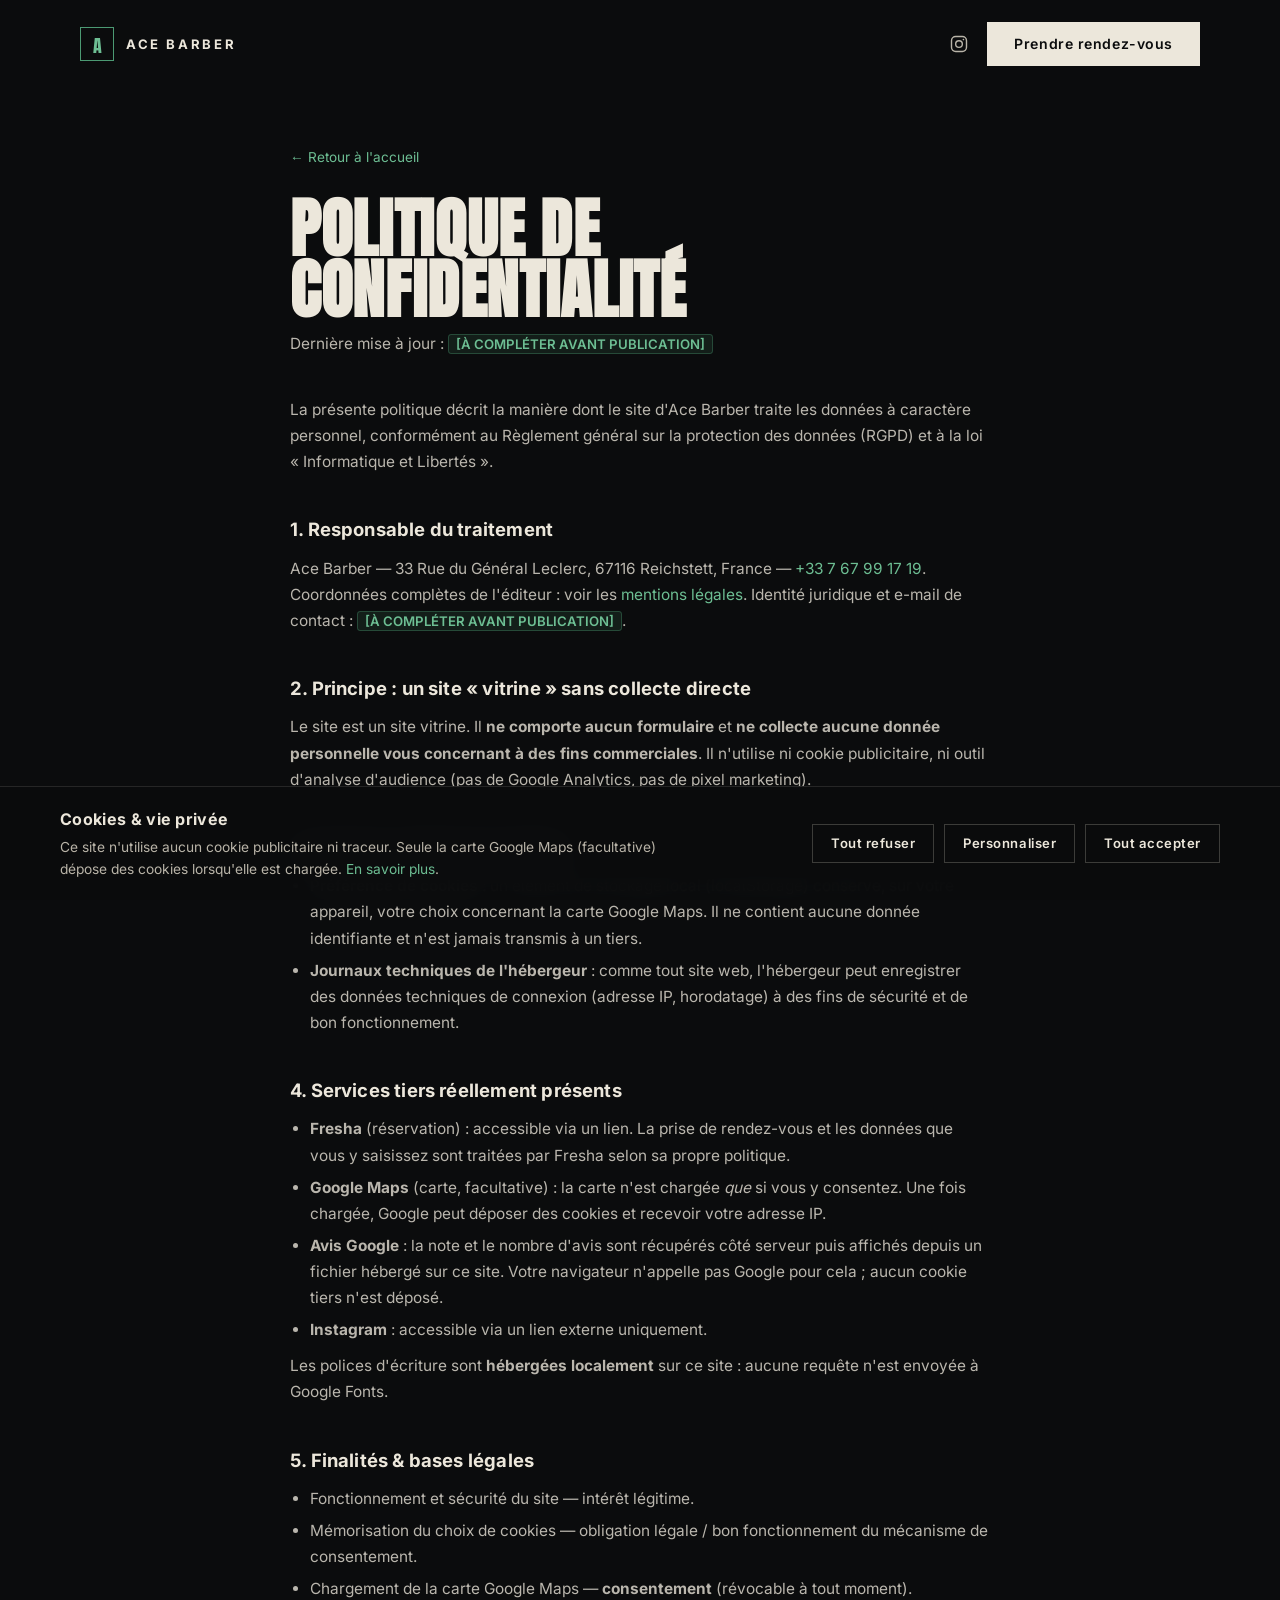
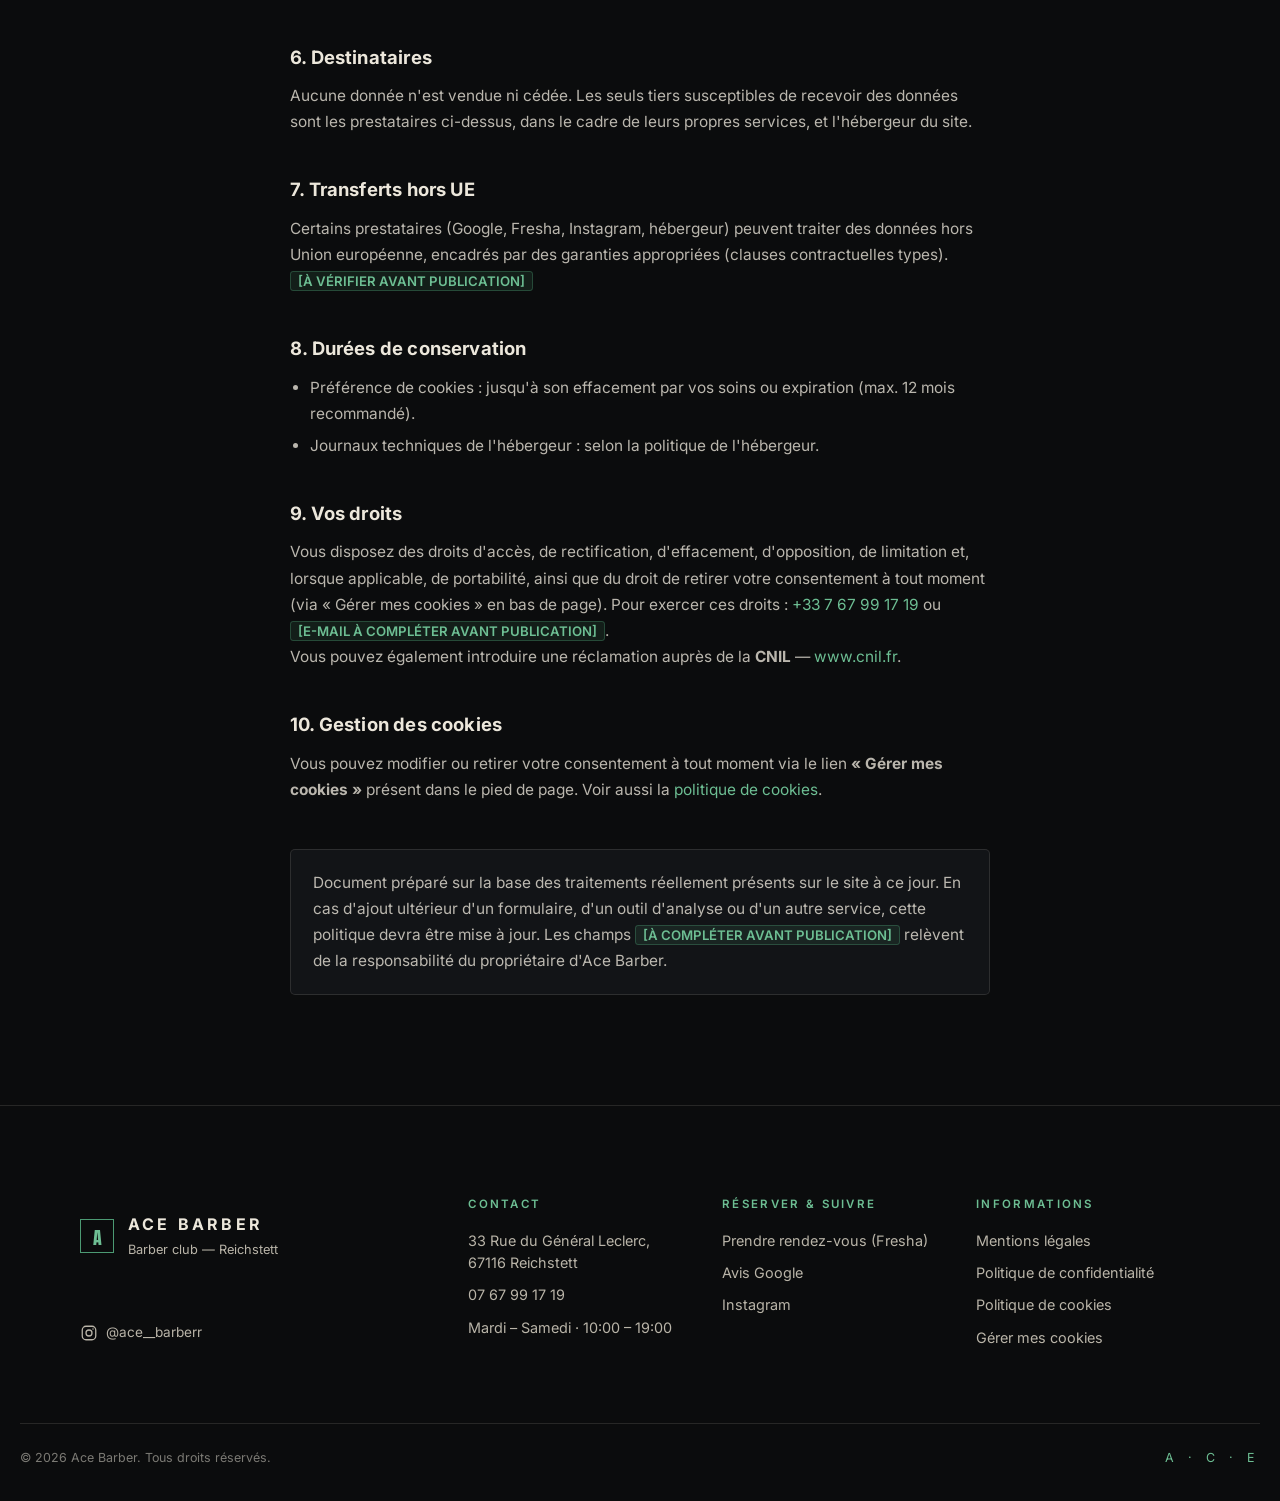
==== confidentialite.html @ df8d147b "Finalisation: Instagram, avis Google dynamiques, RGPD/cookies, pages légales Aucune refonte ; identi" ====
<!doctype html>
<html lang="fr">
<head>
  <meta charset="utf-8" />
  <meta name="viewport" content="width=device-width, initial-scale=1" />
  <title>Politique de confidentialité — Ace Barber</title>
  <meta name="description" content="Politique de confidentialité du site Ace Barber : données, finalités, droits RGPD." />
  <meta name="robots" content="noindex" />
  <meta name="theme-color" content="#0B0C0D" />
  <link rel="icon" href="data:image/svg+xml,%3Csvg xmlns='http://www.w3.org/2000/svg' viewBox='0 0 100 100'%3E%3Crect width='100' height='100' rx='20' fill='%230B0C0D'/%3E%3Ctext x='50' y='72' font-family='Arial Black,Impact,sans-serif' font-size='66' font-weight='900' fill='%234C9A73' text-anchor='middle'%3EA%3C/text%3E%3C/svg%3E" />
  <link rel="preload" as="font" type="font/woff2" href="assets/fonts/anton-latin.woff2" crossorigin />
  <link rel="preload" as="font" type="font/woff2" href="assets/fonts/inter-400-latin.woff2" crossorigin />
  <link rel="stylesheet" href="assets/css/style.css" />
</head>
<body>
  <a class="skip-link" href="#contenu">Aller au contenu</a>

  <header class="nav is-scrolled" data-nav>
    <div class="nav__row">
      <a class="brand" href="index.html" aria-label="Ace Barber — accueil">
        <span class="brand__mark">A</span>
        <span class="brand__word">ACE BARBER</span>
      </a>
      <div class="nav__end">
        <a class="nav__ig" href="https://www.instagram.com/ace__barberr/" target="_blank" rel="noopener noreferrer" aria-label="Instagram d'Ace Barber (nouvel onglet)">
          <svg viewBox="0 0 24 24" width="20" height="20" fill="none" stroke="currentColor" stroke-width="1.7" aria-hidden="true"><rect x="3" y="3" width="18" height="18" rx="5"/><circle cx="12" cy="12" r="4"/><circle cx="17.3" cy="6.7" r="1" fill="currentColor" stroke="none"/></svg>
        </a>
        <a class="btn btn--solid" data-booking-link href="#" target="_blank" rel="noopener">Prendre rendez-vous</a>
      </div>
    </div>
  </header>

  <main id="contenu" class="legal">
    <div class="wrap legal__wrap">
      <a class="legal__back" href="index.html">← Retour à l'accueil</a>
      <h1>Politique de confidentialité</h1>
      <p class="legal__updated">Dernière mise à jour : <span class="todo">[À COMPLÉTER AVANT PUBLICATION]</span></p>

      <p>La présente politique décrit la manière dont le site d'Ace Barber traite les données à caractère personnel, conformément au Règlement général sur la protection des données (RGPD) et à la loi « Informatique et Libertés ».</p>

      <h2>1. Responsable du traitement</h2>
      <p>Ace Barber — 33 Rue du Général Leclerc, 67116 Reichstett, France — <a href="tel:+33767991719">+33 7 67 99 17 19</a>. Coordonnées complètes de l'éditeur : voir les <a href="mentions-legales.html">mentions légales</a>. Identité juridique et e-mail de contact : <span class="todo">[À COMPLÉTER AVANT PUBLICATION]</span>.</p>

      <h2>2. Principe : un site « vitrine » sans collecte directe</h2>
      <p>Le site est un site vitrine. Il <strong>ne comporte aucun formulaire</strong> et <strong>ne collecte aucune donnée personnelle vous concernant à des fins commerciales</strong>. Il n'utilise ni cookie publicitaire, ni outil d'analyse d'audience (pas de Google Analytics, pas de pixel marketing).</p>

      <h2>3. Données réellement traitées</h2>
      <ul>
        <li><strong>Préférence de cookies</strong> : un élément de stockage local (localStorage) conserve, sur votre appareil, votre choix concernant la carte Google Maps. Il ne contient aucune donnée identifiante et n'est jamais transmis à un tiers.</li>
        <li><strong>Journaux techniques de l'hébergeur</strong> : comme tout site web, l'hébergeur peut enregistrer des données techniques de connexion (adresse IP, horodatage) à des fins de sécurité et de bon fonctionnement.</li>
      </ul>

      <h2>4. Services tiers réellement présents</h2>
      <ul>
        <li><strong>Fresha</strong> (réservation) : accessible via un lien. La prise de rendez-vous et les données que vous y saisissez sont traitées par Fresha selon sa propre politique.</li>
        <li><strong>Google Maps</strong> (carte, facultative) : la carte n'est chargée <em>que</em> si vous y consentez. Une fois chargée, Google peut déposer des cookies et recevoir votre adresse IP.</li>
        <li><strong>Avis Google</strong> : la note et le nombre d'avis sont récupérés côté serveur puis affichés depuis un fichier hébergé sur ce site. Votre navigateur n'appelle pas Google pour cela ; aucun cookie tiers n'est déposé.</li>
        <li><strong>Instagram</strong> : accessible via un lien externe uniquement.</li>
      </ul>
      <p>Les polices d'écriture sont <strong>hébergées localement</strong> sur ce site : aucune requête n'est envoyée à Google Fonts.</p>

      <h2>5. Finalités &amp; bases légales</h2>
      <ul>
        <li>Fonctionnement et sécurité du site — intérêt légitime.</li>
        <li>Mémorisation du choix de cookies — obligation légale / bon fonctionnement du mécanisme de consentement.</li>
        <li>Chargement de la carte Google Maps — <strong>consentement</strong> (révocable à tout moment).</li>
      </ul>

      <h2>6. Destinataires</h2>
      <p>Aucune donnée n'est vendue ni cédée. Les seuls tiers susceptibles de recevoir des données sont les prestataires ci-dessus, dans le cadre de leurs propres services, et l'hébergeur du site.</p>

      <h2>7. Transferts hors UE</h2>
      <p>Certains prestataires (Google, Fresha, Instagram, hébergeur) peuvent traiter des données hors Union européenne, encadrés par des garanties appropriées (clauses contractuelles types). <span class="todo">[À VÉRIFIER AVANT PUBLICATION]</span></p>

      <h2>8. Durées de conservation</h2>
      <ul>
        <li>Préférence de cookies : jusqu'à son effacement par vos soins ou expiration (max. 12 mois recommandé).</li>
        <li>Journaux techniques de l'hébergeur : selon la politique de l'hébergeur.</li>
      </ul>

      <h2>9. Vos droits</h2>
      <p>Vous disposez des droits d'accès, de rectification, d'effacement, d'opposition, de limitation et, lorsque applicable, de portabilité, ainsi que du droit de retirer votre consentement à tout moment (via « Gérer mes cookies » en bas de page). Pour exercer ces droits : <a href="tel:+33767991719">+33 7 67 99 17 19</a> ou <span class="todo">[E-MAIL À COMPLÉTER AVANT PUBLICATION]</span>.</p>
      <p>Vous pouvez également introduire une réclamation auprès de la <strong>CNIL</strong> — <a href="https://www.cnil.fr" target="_blank" rel="noopener noreferrer">www.cnil.fr</a>.</p>

      <h2>10. Gestion des cookies</h2>
      <p>Vous pouvez modifier ou retirer votre consentement à tout moment via le lien <strong>« Gérer mes cookies »</strong> présent dans le pied de page. Voir aussi la <a href="cookies.html">politique de cookies</a>.</p>

      <p class="legal__note">Document préparé sur la base des traitements réellement présents sur le site à ce jour. En cas d'ajout ultérieur d'un formulaire, d'un outil d'analyse ou d'un autre service, cette politique devra être mise à jour. Les champs <span class="todo">[À COMPLÉTER AVANT PUBLICATION]</span> relèvent de la responsabilité du propriétaire d'Ace Barber.</p>
    </div>
  </main>

  <footer class="foot" data-legal-footer></footer>

  <div class="cookie" data-cookie-banner hidden role="dialog" aria-modal="false" aria-label="Gestion des cookies">
    <div class="cookie__inner">
      <div class="cookie__text">
        <h3>Cookies &amp; vie privée</h3>
        <p>Ce site n'utilise aucun cookie publicitaire ni traceur. Seule la carte Google Maps (facultative) dépose des cookies lorsqu'elle est chargée. <a href="cookies.html">En savoir plus</a>.</p>
      </div>
      <div class="cookie__actions">
        <button type="button" class="btn btn--line" data-cookie="reject">Tout refuser</button>
        <button type="button" class="btn btn--line" data-cookie="customize">Personnaliser</button>
        <button type="button" class="btn btn--line" data-cookie="accept">Tout accepter</button>
      </div>
    </div>
  </div>

  <div class="cookie-modal" data-cookie-modal hidden role="dialog" aria-modal="true" aria-labelledby="cm-title">
    <div class="cookie-modal__backdrop" data-cookie-close></div>
    <div class="cookie-modal__panel">
      <div class="cookie-modal__head">
        <h3 id="cm-title">Préférences de cookies</h3>
        <button type="button" class="cookie-modal__x" data-cookie-close aria-label="Fermer">&times;</button>
      </div>
      <div class="cookie-modal__body">
        <div class="cookie-cat">
          <div class="cookie-cat__row"><span class="cookie-cat__name">Strictement nécessaires</span><span class="cookie-cat__always">Toujours actifs</span></div>
          <p>Mémorisation de votre choix de cookies. Indispensables au fonctionnement du site, aucun traceur.</p>
        </div>
        <div class="cookie-cat">
          <label class="cookie-cat__row"><span class="cookie-cat__name">Carte Google Maps</span><input type="checkbox" data-cookie-cat="maps" /><span class="cookie-switch" aria-hidden="true"></span></label>
          <p>Affiche la carte interactive. Google peut déposer des cookies. Désactivé par défaut.</p>
        </div>
      </div>
      <div class="cookie-modal__foot">
        <button type="button" class="btn btn--line" data-cookie="reject">Tout refuser</button>
        <button type="button" class="btn btn--solid" data-cookie="save">Enregistrer mes choix</button>
      </div>
    </div>
  </div>

  <script src="assets/js/main.js" defer></script>
</body>
</html>
---- assets/css/style.css ----
/* =====================================================================
   ACE BARBER — "The Ace Experience"
   Refonte éditoriale : graphite profond + ivoire chaud + vert émeraude
   (couleur signature dérivée du mur végétal réel du salon).
   ===================================================================== */

/* Polices auto-hébergées (aucune requête vers Google Fonts -> RGPD + perf) */
@font-face { font-family: "Anton"; font-style: normal; font-weight: 400; font-display: swap;
  src: url("../fonts/anton-latin.woff2") format("woff2"); }
@font-face { font-family: "Fraunces"; font-style: italic; font-weight: 400; font-display: swap;
  src: url("../fonts/fraunces-italic-400-latin.woff2") format("woff2"); }
@font-face { font-family: "Fraunces"; font-style: italic; font-weight: 500; font-display: swap;
  src: url("../fonts/fraunces-italic-500-latin.woff2") format("woff2"); }
@font-face { font-family: "Inter"; font-style: normal; font-weight: 300; font-display: swap;
  src: url("../fonts/inter-300-latin.woff2") format("woff2"); }
@font-face { font-family: "Inter"; font-style: normal; font-weight: 400; font-display: swap;
  src: url("../fonts/inter-400-latin.woff2") format("woff2"); }
@font-face { font-family: "Inter"; font-style: normal; font-weight: 500; font-display: swap;
  src: url("../fonts/inter-500-latin.woff2") format("woff2"); }
@font-face { font-family: "Inter"; font-style: normal; font-weight: 600; font-display: swap;
  src: url("../fonts/inter-600-latin.woff2") format("woff2"); }
@font-face { font-family: "Inter"; font-style: normal; font-weight: 700; font-display: swap;
  src: url("../fonts/inter-700-latin.woff2") format("woff2"); }

:root {
  /* Palette */
  --ink: #0B0C0D;
  --graphite: #121417;
  --graphite-2: #191C20;
  --graphite-3: #21252A;
  --ivory: #ECE7DB;
  --ivory-2: #B9B4A8;
  --ivory-dim: rgba(236, 231, 219, .55);
  --ace: #4C9A73;         /* vert signature */
  --ace-bright: #6DBE93;
  --ace-deep: #0F3A2C;
  --line: rgba(236, 231, 219, .12);
  --line-strong: rgba(236, 231, 219, .22);

  /* Typo */
  --display: "Anton", "Haettenschweiler", "Arial Narrow Bold", Impact, sans-serif;
  --ui: "Inter", -apple-system, BlinkMacSystemFont, "Segoe UI", Roboto, Helvetica, Arial, sans-serif;
  --edit: "Fraunces", Georgia, serif;

  /* Layout & motion */
  --wrap: 1240px;
  --pad: clamp(20px, 5vw, 60px);
  --ease: cubic-bezier(.16, 1, .3, 1);
  --ease-io: cubic-bezier(.4, 0, .2, 1);
}

* , *::before, *::after { box-sizing: border-box; }
* { margin: 0; }
[hidden] { display: none !important; }

html { -webkit-text-size-adjust: 100%; scroll-behavior: smooth; }
html.lenis-lock, body.menu-open { overflow: hidden; }

body {
  font-family: var(--ui);
  background: var(--ink);
  color: var(--ivory);
  line-height: 1.55;
  -webkit-font-smoothing: antialiased;
  text-rendering: optimizeLegibility;
  overflow-x: hidden;
}

img { display: block; max-width: 100%; height: auto; }
a { color: inherit; text-decoration: none; }
button { font: inherit; color: inherit; background: none; border: 0; cursor: pointer; }
::selection { background: var(--ace); color: var(--ink); }

.wrap { width: 100%; max-width: var(--wrap); margin-inline: auto; padding-inline: var(--pad); }

.sr-only {
  position: absolute; width: 1px; height: 1px; padding: 0; margin: -1px;
  overflow: hidden; clip: rect(0 0 0 0); white-space: nowrap; border: 0;
}
.skip-link {
  position: fixed; left: -999px; top: 0; z-index: 300;
  background: var(--ace); color: var(--ink); padding: 12px 18px; font-weight: 600;
}
.skip-link:focus { left: 12px; top: 12px; }
:focus-visible { outline: 2px solid var(--ace-bright); outline-offset: 3px; }

/* Index labels (01 — …) */
.idx {
  display: inline-block; font-size: .74rem; letter-spacing: .28em; text-transform: uppercase;
  color: var(--ace-bright); font-weight: 600; margin-bottom: 22px;
}

/* =====================================================================
   BOUTONS
   ===================================================================== */
.btn {
  --py: 14px; --px: 26px;
  position: relative; display: inline-flex; align-items: center; justify-content: center; gap: 10px;
  padding: var(--py) var(--px); font-weight: 600; font-size: .88rem;
  letter-spacing: .04em; border: 1px solid transparent; overflow: hidden;
  transition: color .4s var(--ease), border-color .4s var(--ease), background-color .4s var(--ease), transform .5s var(--ease);
  white-space: nowrap; line-height: 1;
}
.btn--lg { --py: 18px; --px: 34px; font-size: .95rem; }
.btn--block { width: 100%; }
.btn:active { transform: scale(.98); }

.btn--solid { background: var(--ivory); color: var(--ink); }
.btn--solid::after {
  content: ""; position: absolute; inset: 0; background: var(--ace); z-index: 0;
  transform: translateY(101%); transition: transform .5s var(--ease);
}
.btn--solid span, .btn--solid { position: relative; }
.btn--solid > * { position: relative; z-index: 1; }
.btn--solid:hover { color: var(--ink); }
.btn--solid:hover::after { transform: translateY(0); }

.btn--line { border-color: var(--line-strong); color: var(--ivory); }
.btn--line:hover { border-color: var(--ace); color: var(--ace-bright); }

.btn--ghost { border-color: var(--line-strong); color: var(--ivory); }
.btn--ghost:hover { background: var(--ivory); color: var(--ink); }

/* =====================================================================
   MICRO-INTRO
   ===================================================================== */
.intro {
  position: fixed; inset: 0; z-index: 250; background: var(--ink);
  display: grid; place-items: center;
  animation: introOut .5s var(--ease) 1s forwards;
}
.intro__word {
  font-family: var(--display); font-size: clamp(3rem, 14vw, 9rem); color: var(--ivory);
  letter-spacing: .04em; opacity: 0;
  animation: introWord .8s var(--ease) .1s forwards;
}
.intro__word::after { content: ""; }
@keyframes introWord {
  0% { opacity: 0; transform: translateY(18px) scale(.98); letter-spacing: .3em; }
  100% { opacity: 1; transform: none; letter-spacing: .04em; }
}
@keyframes introOut {
  0% { clip-path: inset(0 0 0 0); opacity: 1; }
  100% { clip-path: inset(0 0 100% 0); opacity: 1; visibility: hidden; }
}
.intro.is-done { display: none; }

/* =====================================================================
   CURSEUR PERSONNALISÉ (desktop only, activé par JS)
   ===================================================================== */
.cursor {
  position: fixed; top: 0; left: 0; width: 34px; height: 34px; border-radius: 50%;
  border: 1px solid var(--ace-bright); pointer-events: none; z-index: 400;
  transform: translate3d(-100px, -100px, 0) translate(-50%, -50%);
  transition: width .3s var(--ease), height .3s var(--ease), background-color .3s var(--ease), border-color .3s var(--ease), opacity .3s;
  opacity: 0; mix-blend-mode: difference; display: none;
}
body.has-cursor .cursor { display: block; }
body.has-cursor .cursor.is-active { opacity: 1; }
body.has-cursor .cursor.is-hover { width: 56px; height: 56px; background: var(--ivory); border-color: var(--ivory); }
body.has-cursor a, body.has-cursor button, body.has-cursor .menu-line { cursor: none; }
body.has-cursor { cursor: none; }

/* =====================================================================
   NAV
   ===================================================================== */
.nav {
  position: fixed; inset: 0 0 auto 0; z-index: 120;
  padding: clamp(14px, 2vw, 22px) 0;
  transition: background-color .45s var(--ease), backdrop-filter .45s var(--ease), padding .45s var(--ease), border-color .45s var(--ease);
  border-bottom: 1px solid transparent;
}
.nav.is-scrolled {
  background: rgba(11, 12, 13, .8); backdrop-filter: saturate(140%) blur(14px);
  border-bottom-color: var(--line); padding: 12px 0;
}
.nav__row { width: 100%; max-width: var(--wrap); margin-inline: auto; padding-inline: var(--pad);
  display: flex; align-items: center; justify-content: space-between; gap: 20px; }

.brand { display: inline-flex; align-items: center; gap: 12px; }
.brand__mark {
  width: 34px; height: 34px; flex: none; display: grid; place-items: center;
  border: 1px solid var(--ace); color: var(--ace-bright);
  font-family: var(--display); font-size: 1.15rem; line-height: 1; padding-top: 2px;
}
.brand__word { font-family: var(--ui); font-weight: 700; letter-spacing: .2em; font-size: .82rem; }

.nav__links { display: flex; gap: 30px; }
.nav__links a {
  font-size: .82rem; font-weight: 500; letter-spacing: .03em; color: var(--ivory-2);
  position: relative; padding: 4px 0; transition: color .3s var(--ease);
}
.nav__links a span { color: var(--ace-bright); font-size: .68rem; margin-right: 4px; font-weight: 600; }
.nav__links a::after { content: ""; position: absolute; left: 0; bottom: -2px; height: 1px; width: 0; background: var(--ace); transition: width .4s var(--ease); }
.nav__links a:hover { color: var(--ivory); }
.nav__links a:hover::after { width: 100%; }
.nav__links a.is-current { color: var(--ivory); }
.nav__links a.is-current::after { width: 100%; background: var(--ace-bright); }

.nav__end { display: flex; align-items: center; gap: 18px; }
.link-phone { font-size: .82rem; font-weight: 600; letter-spacing: .03em; color: var(--ivory); position: relative; }
.link-phone::after { content: ""; position: absolute; left: 0; bottom: -3px; height: 1px; width: 100%; background: var(--line-strong); transition: background-color .3s; }
.link-phone:hover::after { background: var(--ace); }

.burger { display: none; width: 42px; height: 42px; flex-direction: column; align-items: center; justify-content: center; gap: 6px; }
.burger span { display: block; width: 24px; height: 2px; background: var(--ivory); transition: transform .35s var(--ease), opacity .3s; }
.burger[aria-expanded="true"] span:nth-child(1) { transform: translateY(4px) rotate(45deg); }
.burger[aria-expanded="true"] span:nth-child(2) { transform: translateY(-4px) rotate(-45deg); }

/* Menu mobile plein écran */
.menu {
  position: fixed; inset: 0; z-index: 110; background: var(--ink);
  display: flex; flex-direction: column; justify-content: center; gap: 40px;
  padding: 100px var(--pad) 40px; animation: menuIn .5s var(--ease);
}
.menu[hidden] { display: none; }
@keyframes menuIn { from { opacity: 0; } to { opacity: 1; } }
.menu__nav { display: flex; flex-direction: column; gap: 6px; }
.menu__nav a {
  font-family: var(--display); font-size: clamp(2.4rem, 11vw, 4rem); color: var(--ivory);
  letter-spacing: .01em; line-height: 1.05; display: flex; align-items: baseline; gap: 14px;
  transition: color .3s var(--ease); text-transform: uppercase;
}
.menu__nav a span { font-family: var(--ui); font-size: .8rem; color: var(--ace-bright); font-weight: 600; }
.menu__nav a:active { color: var(--ace-bright); }
.menu__foot { display: flex; flex-direction: column; gap: 12px; }
.menu__addr { margin-top: 8px; color: var(--ivory-2); font-size: .85rem; }

/* =====================================================================
   01 · HERO
   ===================================================================== */
.hero {
  position: relative; min-height: 100svh; overflow: hidden;
  display: grid; grid-template-rows: auto 1fr auto;
  padding: clamp(90px, 12vh, 140px) var(--pad) clamp(28px, 5vh, 54px);
  background:
    radial-gradient(130% 80% at 50% -10%, rgba(76,154,115,.10), transparent 55%),
    linear-gradient(180deg, var(--ink), #08090a 80%);
}
.hero__grain {
  position: absolute; inset: 0; z-index: 1; pointer-events: none; opacity: .5; mix-blend-mode: overlay;
  background-image: url("data:image/svg+xml,%3Csvg xmlns='http://www.w3.org/2000/svg' width='120' height='120'%3E%3Cfilter id='n'%3E%3CfeTurbulence type='fractalNoise' baseFrequency='.9' numOctaves='2' stitchTiles='stitch'/%3E%3C/filter%3E%3Crect width='100%25' height='100%25' filter='url(%23n)'/%3E%3C/svg%3E");
}
.hero > * { position: relative; z-index: 2; }

.hero__meta { display: flex; flex-direction: column; gap: 2px; font-size: .72rem; letter-spacing: .18em; text-transform: uppercase; color: var(--ivory-2); }
.hero__meta--tl { grid-row: 1; justify-self: start; }
.hero__meta--tr { grid-row: 1; justify-self: end; text-align: right; position: absolute; right: var(--pad); top: clamp(90px, 12vh, 140px); }
.hero__rate { color: var(--ivory); font-size: .95rem; letter-spacing: .05em; }
.hero__rate em { color: var(--ace-bright); font-style: normal; }

.hero__center { grid-row: 2; display: grid; place-items: center; text-align: center; }
.hero__title { display: flex; flex-direction: column; align-items: center; line-height: .82; }
.hero__ace {
  font-family: var(--display); text-transform: uppercase;
  font-size: clamp(6rem, 30vw, 26rem); letter-spacing: .01em;
  /* Fallback si background-clip:text non supporté */
  color: var(--ivory);
  display: block;
}
@supports ((-webkit-background-clip: text) or (background-clip: text)) {
  .hero__ace {
    color: transparent; -webkit-text-fill-color: transparent;
    background-image: linear-gradient(rgba(11,12,13,.26), rgba(11,12,13,.5)), url("../img/IMG_3389.jpeg");
    background-image: linear-gradient(rgba(11,12,13,.26), rgba(11,12,13,.5)), image-set(url("../img/IMG_3389.webp") type("image/webp"), url("../img/IMG_3389.jpeg") type("image/jpeg"));
    background-size: cover, cover;
    background-position: center, center 34%;
    background-repeat: no-repeat;
    -webkit-background-clip: text; background-clip: text;
    filter: saturate(1.06) contrast(1.02);
  }
}
.hero__barber {
  font-family: var(--display); text-transform: uppercase;
  font-size: clamp(2.4rem, 12.5vw, 11rem); letter-spacing: .06em; color: transparent;
  -webkit-text-stroke: 1px var(--ivory-2); margin-top: -.06em;
}

.hero__foot { grid-row: 3; display: flex; align-items: flex-end; justify-content: space-between; gap: 24px; flex-wrap: wrap; }
.hero__tag { font-family: var(--edit); font-style: italic; font-size: clamp(1rem, 1.8vw, 1.4rem); color: var(--ivory); }
.hero__cta { display: flex; gap: 12px; flex-wrap: wrap; }

.hero__scroll { position: absolute; left: 50%; bottom: 14px; transform: translateX(-50%); z-index: 3; height: 46px; width: 1px; overflow: hidden; }
.hero__scroll-line { position: absolute; inset: 0; background: var(--line-strong); }
.hero__scroll-line::after { content: ""; position: absolute; top: 0; left: 0; width: 100%; height: 40%; background: var(--ace-bright); animation: scrollLine 1.9s var(--ease) infinite; }
@keyframes scrollLine { 0% { transform: translateY(-100%); } 60%,100% { transform: translateY(250%); } }

/* =====================================================================
   02 · MANIFESTO — respiration claire (fond ivoire, texte sombre)
   ===================================================================== */
.manifesto { background: var(--ivory); color: var(--ink); padding: clamp(90px, 15vw, 190px) 0; }
.manifesto .idx { color: var(--ace); }
.manifesto__text {
  font-family: var(--display); text-transform: uppercase; line-height: .98; letter-spacing: .005em;
  font-size: clamp(2.2rem, 7vw, 6rem); max-width: 16ch;
}
.manifesto__em { color: var(--ace); }
.manifesto__sub { margin-top: 34px; max-width: 46ch; color: #3a3d3f; font-size: clamp(1rem, 1.4vw, 1.15rem); }

/* Mots révélés (stagger) */
.reveal-word { display: inline-block; }

/* =====================================================================
   SECTION HEADERS
   ===================================================================== */
.sec-head { margin-bottom: clamp(40px, 6vw, 72px); }
.sec-head--split { display: flex; justify-content: space-between; align-items: flex-end; gap: 40px; flex-wrap: wrap; }
.sec-title {
  font-family: var(--display); text-transform: uppercase; line-height: .92;
  font-size: clamp(2.6rem, 7vw, 6rem); letter-spacing: .01em; text-wrap: balance;
}

/* Décalage d'ancre : les titres ne passent plus sous la nav fixe */
.manifesto, .services, .work, .place, .rep { scroll-margin-top: 84px; }

/* =====================================================================
   03 · SERVICES — menu premium
   ===================================================================== */
.services { padding: clamp(80px, 12vw, 160px) 0; background: var(--ink); }
.menu-list { list-style: none; padding: 0; border-top: 1px solid var(--line); }
.menu-line {
  display: grid; grid-template-columns: auto 1fr auto; align-items: center; gap: 22px;
  padding: clamp(20px, 3vw, 34px) 4px; border-bottom: 1px solid var(--line);
  position: relative; transition: padding-left .45s var(--ease), color .35s var(--ease);
}
.menu-line::before {
  content: ""; position: absolute; left: 0; top: 0; bottom: 0; width: 0; background: var(--ace);
  opacity: .10; transition: width .45s var(--ease); z-index: 0;
}
.menu-line > * { position: relative; z-index: 1; }
.menu-line__no { font-family: var(--ui); font-size: .8rem; font-weight: 600; color: var(--ace-bright); letter-spacing: .1em; transition: color .35s; align-self: center; }
.menu-line__name { font-family: var(--display); text-transform: uppercase; font-size: clamp(1.6rem, 4vw, 3rem); letter-spacing: .01em; line-height: 1; }
.menu-line__name em { font-family: var(--ui); font-style: normal; text-transform: none; font-size: .5em; font-weight: 500; color: var(--ace-bright); letter-spacing: .02em; }
.menu-line__go { font-size: 1.3rem; color: var(--ivory-2); opacity: .35; transition: opacity .35s var(--ease), transform .45s var(--ease), color .35s; }
@media (hover: hover) {
  .menu-line:hover { padding-left: 26px; cursor: pointer; }
  .menu-line:hover::before { width: 100%; }
  .menu-line:hover .menu-line__no { color: var(--ace-bright); }
  .menu-line:hover .menu-line__go { opacity: 1; color: var(--ace-bright); transform: translateX(6px); }
}

.services__note { margin-top: 34px; display: flex; gap: 8px 20px; flex-wrap: wrap; align-items: baseline; color: var(--ivory-2); font-size: 1rem; }
.services__note a { color: var(--ace-bright); font-weight: 600; border-bottom: 1px solid transparent; transition: border-color .3s; }
.services__note a:hover { border-bottom-color: var(--ace); }

/* =====================================================================
   04 · WORK — galerie éditoriale (couleurs conservées)
   ===================================================================== */
.work { padding: clamp(80px, 12vw, 160px) 0 clamp(60px, 8vw, 120px); background: var(--graphite); }
.work__lead { max-width: 34ch; color: var(--ivory-2); font-size: clamp(1rem, 1.3vw, 1.12rem); }
.work__gallery {
  max-width: var(--wrap); margin: clamp(20px,4vw,50px) auto 0; padding-inline: var(--pad);
  display: grid; grid-template-columns: repeat(12, 1fr); gap: clamp(14px, 2vw, 28px); align-items: end;
}
.work__item { margin: 0; }
.work__item--a { grid-column: 1 / span 5; }
.work__item--b { grid-column: 6 / span 4; transform: translateY(-8%); }
.work__item--c { grid-column: 10 / span 3; }
.work__frame { position: relative; overflow: hidden; background: var(--graphite-2); border: 1px solid var(--line); }
.work__item--a .work__frame { aspect-ratio: 4/5; }
.work__item--b .work__frame { aspect-ratio: 3/4; }
.work__item--c .work__frame { aspect-ratio: 3/4; }
.work__frame img { width: 100%; height: 100%; object-fit: cover; object-position: center 42%; transition: transform 1s var(--ease); }
.work__item:hover .work__frame img { transform: scale(1.05); }
.work__item figcaption { margin-top: 14px; font-size: .82rem; letter-spacing: .06em; text-transform: uppercase; color: var(--ivory-2); display: flex; gap: 10px; }
.work__item figcaption span { color: var(--ace-bright); font-weight: 600; }

/* =====================================================================
   05 · THE PLACE
   ===================================================================== */
.place { display: grid; grid-template-columns: 1.05fr .95fr; background: var(--ink); }
.place__media { position: relative; min-height: 60vh; overflow: hidden; }
.place__media img { width: 100%; height: 100%; object-fit: cover; object-position: center 44%; }
.place__media > picture:first-child { display: block; height: 100%; }
.place__media-2 {
  position: absolute; right: 5%; bottom: 6%; width: 34%; aspect-ratio: 3/4;
  border: 3px solid var(--ink); box-shadow: 0 30px 60px -20px rgba(0,0,0,.7); overflow: hidden;
}
.place__media-2 img { object-position: center 40%; }
.place__panel { padding: clamp(60px, 8vw, 120px) var(--pad); display: flex; flex-direction: column; justify-content: center; border-left: 1px solid var(--line); }
.place__panel .sec-title { margin-bottom: clamp(30px, 4vw, 48px); }
.place__grid { display: grid; grid-template-columns: 1fr 1fr; gap: 30px 24px; }
.place__block--wide { grid-column: 1 / -1; }
.place__block h3 { font-size: .72rem; letter-spacing: .2em; text-transform: uppercase; color: var(--ace-bright); font-weight: 600; margin-bottom: 10px; }
.place__link { font-size: 1.08rem; line-height: 1.5; transition: color .3s; }
a.place__link:hover { color: var(--ace-bright); }
.place__cta { display: flex; gap: 12px; flex-wrap: wrap; margin-top: clamp(30px, 4vw, 48px); }

.hours { width: 100%; max-width: 420px; border-collapse: collapse; }
.hours th, .hours td { text-align: left; padding: 9px 0; font-size: .95rem; border-bottom: 1px solid var(--line); }
.hours th { font-weight: 500; color: var(--ivory-2); }
.hours td { text-align: right; color: var(--ivory); font-variant-numeric: tabular-nums; }
.hours .is-closed { color: rgba(236,231,219,.3); }
.hours tr.is-today th, .hours tr.is-today td { color: var(--ace-bright); font-weight: 700; }

/* =====================================================================
   06 · REPUTATION
   ===================================================================== */
.rep { padding: clamp(90px, 13vw, 180px) 0; background: var(--graphite); border-top: 1px solid var(--line); }
.rep__hero { display: flex; align-items: center; gap: clamp(24px, 5vw, 60px); flex-wrap: wrap; }
.rep__score { font-family: var(--display); font-size: clamp(6rem, 22vw, 18rem); line-height: .8; color: var(--ivory); }
.rep__side { display: flex; flex-direction: column; gap: 16px; }
.rep__stars { color: var(--ace-bright); font-size: clamp(1.4rem, 3vw, 2.4rem); letter-spacing: .18em; }
.rep__line { font-family: var(--edit); font-style: italic; font-size: clamp(1.2rem, 2.4vw, 2rem); max-width: 20ch; color: var(--ivory); }
.rep__stats { display: grid; grid-template-columns: repeat(3, 1fr); gap: 20px; margin-top: clamp(40px, 6vw, 80px); border-top: 1px solid var(--line); }
.rep__stat { padding-top: 26px; display: flex; flex-direction: column; gap: 6px; }
.rep__stat strong { font-family: var(--display); font-size: clamp(1.8rem, 4vw, 3rem); color: var(--ivory); font-weight: 400; letter-spacing: .01em; }
.rep__stat span { color: var(--ivory-2); font-size: .82rem; letter-spacing: .12em; text-transform: uppercase; }

/* =====================================================================
   07 · FINAL CTA
   ===================================================================== */
.final { position: relative; padding: clamp(100px, 18vw, 240px) 0; background: radial-gradient(120% 90% at 50% 120%, rgba(76,154,115,.16), transparent 60%), var(--ink); overflow: hidden; text-align: center; }
.final__grain { position: absolute; inset: 0; opacity: .4; mix-blend-mode: overlay; pointer-events: none;
  background-image: url("data:image/svg+xml,%3Csvg xmlns='http://www.w3.org/2000/svg' width='120' height='120'%3E%3Cfilter id='n'%3E%3CfeTurbulence type='fractalNoise' baseFrequency='.9' numOctaves='2' stitchTiles='stitch'/%3E%3C/filter%3E%3Crect width='100%25' height='100%25' filter='url(%23n)'/%3E%3C/svg%3E"); }
.final__inner { position: relative; z-index: 1; display: flex; flex-direction: column; align-items: center; }
.final__kicker { font-family: var(--edit); font-style: italic; color: var(--ace-bright); font-size: clamp(1rem, 1.6vw, 1.3rem); margin-bottom: 20px; }
.final__title { font-family: var(--display); text-transform: uppercase; line-height: .92; font-size: clamp(2.6rem, 9vw, 8rem); letter-spacing: .01em; }
.final__em { color: transparent; -webkit-text-stroke: 1.4px var(--ace-bright); }
.final__cta { display: flex; gap: 14px; flex-wrap: wrap; justify-content: center; margin-top: clamp(36px, 5vw, 60px); }

/* =====================================================================
   FOOTER
   ===================================================================== */
.foot { background: var(--ink); border-top: 1px solid var(--line); padding-top: clamp(50px, 7vw, 90px); }
.foot__grid { display: grid; grid-template-columns: 1.6fr 1fr 1fr 1fr; gap: 36px 30px; padding-bottom: clamp(40px, 5vw, 70px); border-bottom: 1px solid var(--line); }
.foot__brand { display: flex; align-items: center; gap: 14px; flex-wrap: wrap; }
.foot__brand .foot__ig { flex-basis: 100%; }
.foot__link-btn { background: none; border: 0; cursor: pointer; }
.foot__name { font-weight: 700; letter-spacing: .2em; }
.foot__tag { color: var(--ivory-2); font-size: .8rem; margin-top: 4px; }
.foot__col h4 { font-size: .72rem; letter-spacing: .2em; text-transform: uppercase; color: var(--ace-bright); margin-bottom: 16px; font-weight: 600; }
.foot__col a, .foot__col span { display: block; color: var(--ivory-2); font-size: .9rem; margin-bottom: 10px; transition: color .3s; }
.foot__col a:hover { color: var(--ivory); }
.foot__bottom { display: flex; justify-content: space-between; flex-wrap: wrap; gap: 12px; padding: 24px 0 34px; color: rgba(236,231,219,.5); font-size: .78rem; }
.foot__ace { letter-spacing: .4em; color: var(--ace-bright); }

/* =====================================================================
   DOCK MOBILE
   ===================================================================== */
.dock {
  position: fixed; left: 0; right: 0; bottom: 0; z-index: 90; display: none; gap: 10px;
  padding: 10px var(--pad) calc(10px + env(safe-area-inset-bottom));
  background: rgba(11,12,13,.9); backdrop-filter: blur(14px); border-top: 1px solid var(--line);
  transform: translateY(120%); transition: transform .45s var(--ease);
}
.dock.is-visible { transform: none; }
.dock__btn { flex: 1; display: inline-flex; align-items: center; justify-content: center; gap: 8px; padding: 14px; font-weight: 700; font-size: .88rem; letter-spacing: .03em; }
.dock__btn--call { border: 1px solid var(--line-strong); color: var(--ivory); flex: 0 0 40%; }
.dock__btn--book { background: var(--ace); color: var(--ink); }

/* =====================================================================
   INSTAGRAM
   ===================================================================== */
.nav__ig { display: inline-flex; align-items: center; color: var(--ivory-2); transition: color .3s var(--ease); }
.nav__ig:hover { color: var(--ace-bright); }
.menu__ig { display: inline-flex; align-items: center; gap: 10px; color: var(--ivory-2); font-size: .95rem; padding: 4px 0; }
.menu__ig:hover { color: var(--ivory); }
.foot__ig { display: inline-flex; align-items: center; gap: 8px; color: var(--ivory-2); font-size: .85rem; margin-top: 16px; transition: color .3s; }
.foot__ig:hover { color: var(--ace-bright); }

/* =====================================================================
   RÉPUTATION — bouton "Voir tous nos avis Google" + note de sync
   ===================================================================== */
.rep__cta { margin-top: clamp(28px, 4vw, 44px); }
.rep__note { margin-top: 20px; color: var(--ivory-2); font-size: .82rem; letter-spacing: .02em; }

/* =====================================================================
   CARTE GOOGLE (opt-in, chargée après consentement)
   ===================================================================== */
.place__map { margin-top: clamp(24px, 3vw, 36px); border: 1px solid var(--line); border-radius: var(--radius, 4px); overflow: hidden; background: var(--graphite-2); }
.place__map iframe { display: block; width: 100%; height: 300px; border: 0; filter: grayscale(100%) invert(92%) contrast(90%); }
.map-off { padding: 28px 24px; display: flex; flex-direction: column; gap: 16px; align-items: flex-start; }
.map-off p { color: var(--ivory-2); font-size: .9rem; max-width: 46ch; }
.map-off__actions { display: flex; gap: 14px 18px; flex-wrap: wrap; align-items: center; }
.map-off__alt { color: var(--ace-bright); font-weight: 600; font-size: .9rem; border-bottom: 1px solid transparent; transition: border-color .3s; }
.map-off__alt:hover { border-bottom-color: var(--ace); }

/* =====================================================================
   FOOTER — bouton "Gérer mes cookies" (aspect lien)
   ===================================================================== */
.foot__link-btn { display: block; color: var(--ivory-2); font-size: .9rem; margin-bottom: 10px; padding: 0; text-align: left; transition: color .3s; }
.foot__link-btn:hover { color: var(--ivory); }

/* =====================================================================
   BANNIÈRE COOKIES
   ===================================================================== */
.cookie {
  position: fixed; left: 0; right: 0; bottom: 0; z-index: 200;
  background: rgba(11,12,13,.96); backdrop-filter: blur(16px); border-top: 1px solid var(--line);
  padding: 20px var(--pad) calc(20px + env(safe-area-inset-bottom));
  animation: cookieIn .5s var(--ease);
}
@keyframes cookieIn { from { transform: translateY(100%); } to { transform: none; } }
.cookie__inner { max-width: var(--wrap); margin-inline: auto; display: flex; align-items: center; justify-content: space-between; gap: 22px 40px; flex-wrap: wrap; }
.cookie__text { flex: 1 1 380px; }
.cookie__text h3 { font-family: var(--ui); font-size: 1rem; font-weight: 700; letter-spacing: .02em; margin-bottom: 6px; }
.cookie__text p { color: var(--ivory-2); font-size: .86rem; max-width: 68ch; }
.cookie__text a { color: var(--ace-bright); border-bottom: 1px solid transparent; }
.cookie__text a:hover { border-bottom-color: var(--ace); }
.cookie__actions { display: flex; gap: 10px; flex-wrap: wrap; }
.cookie__actions .btn { --py: 12px; --px: 18px; font-size: .82rem; }

/* Modale de préférences */
.cookie-modal { position: fixed; inset: 0; z-index: 210; display: grid; place-items: center; padding: var(--pad); }
.cookie-modal__backdrop { position: absolute; inset: 0; background: rgba(5,6,7,.7); backdrop-filter: blur(4px); }
.cookie-modal__panel {
  position: relative; z-index: 1; width: 100%; max-width: 560px; max-height: 88svh; overflow: auto;
  background: var(--graphite); border: 1px solid var(--line-strong); border-radius: 6px;
  padding: clamp(22px, 4vw, 34px); animation: cookieIn .4s var(--ease);
}
.cookie-modal__head { display: flex; align-items: center; justify-content: space-between; gap: 16px; margin-bottom: 20px; }
.cookie-modal__head h3 { font-family: var(--ui); font-size: 1.15rem; font-weight: 700; letter-spacing: .01em; }
.cookie-modal__x { font-size: 1.6rem; line-height: 1; color: var(--ivory-2); padding: 4px 8px; }
.cookie-modal__x:hover { color: var(--ivory); }
.cookie-cat { padding: 18px 0; border-top: 1px solid var(--line); }
.cookie-cat:first-of-type { border-top: 0; }
.cookie-cat__row { display: flex; align-items: center; justify-content: space-between; gap: 16px; cursor: pointer; }
.cookie-cat__name { font-weight: 600; font-size: .98rem; }
.cookie-cat__always { color: var(--ace-bright); font-size: .78rem; letter-spacing: .06em; text-transform: uppercase; }
.cookie-cat p { color: var(--ivory-2); font-size: .84rem; margin-top: 8px; max-width: 60ch; }
.cookie-cat__row input { position: absolute; opacity: 0; width: 1px; height: 1px; }
.cookie-switch { position: relative; flex: none; width: 46px; height: 26px; border-radius: 26px; background: var(--graphite-3); border: 1px solid var(--line-strong); transition: background-color .3s var(--ease), border-color .3s; }
.cookie-switch::after { content: ""; position: absolute; top: 2px; left: 2px; width: 20px; height: 20px; border-radius: 50%; background: var(--ivory-2); transition: transform .3s var(--ease), background-color .3s; }
.cookie-cat__row input:checked + .cookie-switch { background: var(--ace); border-color: var(--ace); }
.cookie-cat__row input:checked + .cookie-switch::after { transform: translateX(20px); background: var(--ink); }
.cookie-cat__row input:focus-visible + .cookie-switch { outline: 2px solid var(--ace-bright); outline-offset: 2px; }
.cookie-modal__foot { display: flex; gap: 12px; flex-wrap: wrap; justify-content: flex-end; margin-top: 24px; }

/* =====================================================================
   PAGES LÉGALES
   ===================================================================== */
.legal { padding: clamp(110px, 16vh, 170px) 0 clamp(60px, 9vw, 110px); }
.legal__wrap { max-width: 820px; }
.legal__back { display: inline-flex; align-items: center; gap: 8px; color: var(--ivory-2); font-size: .85rem; margin-bottom: 30px; transition: color .3s; }
.legal__back:hover { color: var(--ace-bright); }
.legal h1 { font-family: var(--display); text-transform: uppercase; font-size: clamp(2.2rem, 6vw, 4rem); letter-spacing: .01em; line-height: .95; margin-bottom: 10px; }
.legal__updated { color: var(--ivory-2); font-size: .82rem; margin-bottom: 40px; }
.legal h2 { font-family: var(--ui); font-size: 1.15rem; font-weight: 700; letter-spacing: .01em; margin: 40px 0 12px; color: var(--ivory); }
.legal h3 { font-size: 1rem; font-weight: 600; margin: 22px 0 8px; }
.legal p, .legal li { color: rgba(236,231,219,.78); font-size: .96rem; line-height: 1.7; }
.legal ul { padding-left: 20px; margin: 10px 0; display: grid; gap: 6px; }
.legal a { color: var(--ace-bright); border-bottom: 1px solid transparent; transition: border-color .3s; }
.legal a:hover { border-bottom-color: var(--ace); }
.legal .todo { color: var(--ace-bright); background: rgba(76,154,115,.12); border: 1px solid rgba(76,154,115,.35); padding: 1px 7px; border-radius: 3px; font-size: .86em; font-weight: 600; white-space: nowrap; }
.legal__note { margin-top: 46px; padding: 20px 22px; border: 1px solid var(--line); border-radius: 5px; background: var(--graphite); color: var(--ivory-2); font-size: .9rem; }

/* =====================================================================
   REVEAL SYSTEM (progressive enhancement)
   Contenu visible par défaut ; masqué/animé seulement si le JS confirme.
   ===================================================================== */
.reveal, .reveal-word { opacity: 1; transform: none; }
.reveal-ready .reveal { opacity: 0; transform: translateY(22px); transition: opacity .8s var(--ease), transform .8s var(--ease); }
.reveal-ready .reveal.is-in { opacity: 1; transform: none; }
.reveal-ready .reveal-word { opacity: 0; transform: translateY(110%); }
.reveal-ready .reveal-word.is-in { opacity: 1; transform: none; transition: opacity .7s var(--ease), transform .8s var(--ease); }
.manifesto__text, .final__title { overflow: hidden; }

/* =====================================================================
   RESPONSIVE
   ===================================================================== */
@media (max-width: 1080px) {
  .nav__links { display: none; }
  .place { grid-template-columns: 1fr; }
  .place__media { min-height: 56vh; }
  .place__panel { border-left: 0; border-top: 1px solid var(--line); }
}

@media (max-width: 860px) {
  .nav__end .link-phone, .nav__end .btn--solid { display: none; }
  .burger { display: flex; }
  .hero__meta--tr { position: static; grid-row: 1; }
  .work__gallery { grid-template-columns: 1fr 1fr; }
  .work__item--a { grid-column: 1 / -1; }
  .work__item--a .work__frame { aspect-ratio: 16/10; }
  .work__item--b { grid-column: 1 / span 1; transform: none; }
  .work__item--c { grid-column: 2 / span 1; }
  .work__item--b .work__frame, .work__item--c .work__frame { aspect-ratio: 3/4; }
  .foot__grid { grid-template-columns: 1fr 1fr; }
  .foot__brand { grid-column: 1 / -1; }
  .dock { display: flex; }
  body { padding-bottom: 74px; }
}

/* =====================================================================
   MOBILE — composition dédiée (≤ 560px)
   Objectif : même impact premium que desktop, pensé pour l'écran vertical.
   ===================================================================== */
@media (max-width: 560px) {
  /* Rythme vertical resserré mais aéré */
  .services, .rep { padding-block: 64px; }
  .work { padding: 64px 0 44px; }
  .manifesto { padding: 72px 0; }
  .final { padding: 82px 0; }
  .sec-head { margin-bottom: 32px; }

  /* ---------- HERO : ACE BARBER seul en grand (centré), CTA ancré en bas ---------- */
  .hero { min-height: 100svh; padding-top: 68px; padding-bottom: 30px;
          grid-template-rows: 1fr auto; align-content: stretch; row-gap: 0; }
  .hero__meta { display: none; }
  .hero__center { grid-row: 1; align-self: center; }
  .hero__foot { grid-row: 2; align-self: end; }
  .hero__title { line-height: .78; }
  .hero__ace { font-size: clamp(6rem, 44vw, 14rem); background-position: center, center 42%; }
  .hero__barber { font-size: clamp(3rem, 19vw, 7.5rem); -webkit-text-stroke-width: .7px; margin-top: -.04em; }
  .hero__tag { font-size: 1.05rem; }
  .hero__foot { flex-direction: column; align-items: stretch; gap: 18px; }
  .hero__cta { width: 100%; flex-direction: column; gap: 10px; }
  .hero__cta .btn { width: 100%; }
  .hero__scroll { display: none; }

  /* ---------- SERVICES ---------- */
  .menu-line { gap: 16px; padding: 22px 2px; }
  .menu-line__name { font-size: 1.9rem; }
  .menu-line--feature .menu-line__name em { display: block; margin-top: 6px; font-size: .42em; }
  .menu-line__go { opacity: .5; }
  .services__note { margin-top: 26px; }

  /* ---------- WORK : grandes images verticales, caption alternée ---------- */
  .work__gallery { grid-template-columns: 1fr; gap: 22px; }
  .work__item, .work__item--a, .work__item--b, .work__item--c { grid-column: 1 / -1; transform: none; }
  .work__item .work__frame { aspect-ratio: 4 / 5; }
  .work__item figcaption { justify-content: flex-start; font-size: .78rem; }
  .work__item--b figcaption { justify-content: flex-end; }

  /* ---------- PLACE ---------- */
  .place__media { min-height: 54vh; }
  .place__media-2 { width: 40%; right: 6%; bottom: 5%; border-width: 3px; }
  .place__panel { padding: 52px var(--pad) 58px; }
  .place__grid { grid-template-columns: 1fr; gap: 24px; }

  /* ---------- REPUTATION ---------- */
  .rep__hero { gap: 16px; }
  .rep__stats { grid-template-columns: 1fr; gap: 0; }
  .rep__stat { border-bottom: 1px solid var(--line); padding: 20px 0; }

  /* ---------- FINAL ---------- */
  .final__title { font-size: clamp(2.6rem, 12vw, 5rem); }

  /* ---------- FOOTER ---------- */
  .foot__grid { grid-template-columns: 1fr; gap: 30px; }
  .menu__foot .btn { width: 100%; }
}

/* Petits écrans (≤ 400px : iPhone SE / Android 360) */
@media (max-width: 400px) {
  .hero__ace { font-size: 41vw; }
  .hero__meta--tr { font-size: .62rem; }
  .hero__meta--tl { font-size: .62rem; }
  .menu-line__name { font-size: 1.7rem; }
  .sec-title { font-size: 2.35rem; }
  .final__title { font-size: 2.4rem; }
  .manifesto__text { font-size: 2rem; }
}

/* =====================================================================
   REDUCED MOTION
   ===================================================================== */
@media (prefers-reduced-motion: reduce) {
  html { scroll-behavior: auto; }
  *, *::before, *::after { animation-duration: .001ms !important; animation-iteration-count: 1 !important; transition-duration: .001ms !important; }
  .intro { display: none !important; }
  .reveal-ready .reveal, .reveal-ready .reveal-word { opacity: 1 !important; transform: none !important; }
  .hero__scroll-line::after { display: none; }
}

/* =====================================================================
   RESPONSIVE — composants de finalisation (Instagram / cookies / carte)
   ===================================================================== */
@media (max-width: 560px) {
  .cookie { padding: 16px var(--pad) calc(16px + env(safe-area-inset-bottom)); }
  .cookie__inner { gap: 14px; }
  .cookie__actions { width: 100%; }
  .cookie__actions .btn { flex: 1 1 auto; }
  .cookie-modal__foot { justify-content: stretch; }
  .cookie-modal__foot .btn { flex: 1; }
  .place__map iframe { height: 240px; }
  .map-off { padding: 22px 18px; }
}
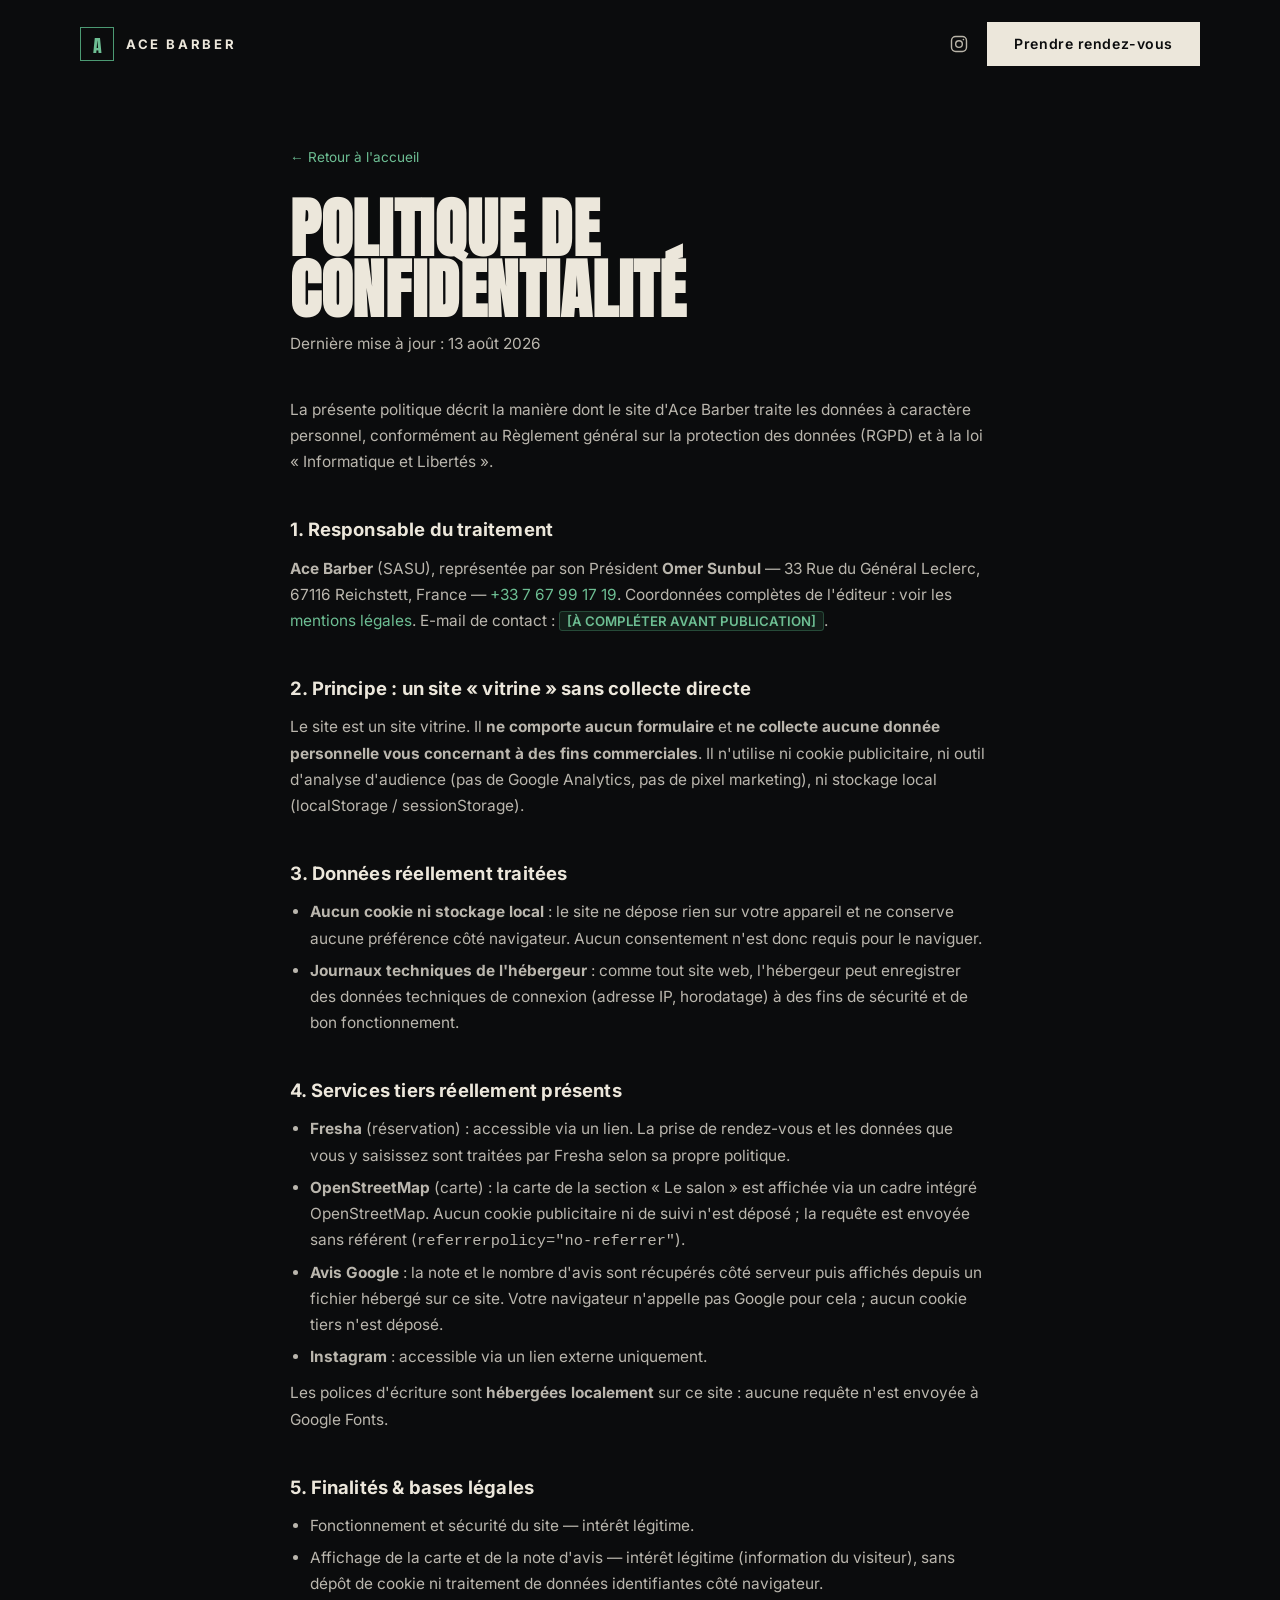
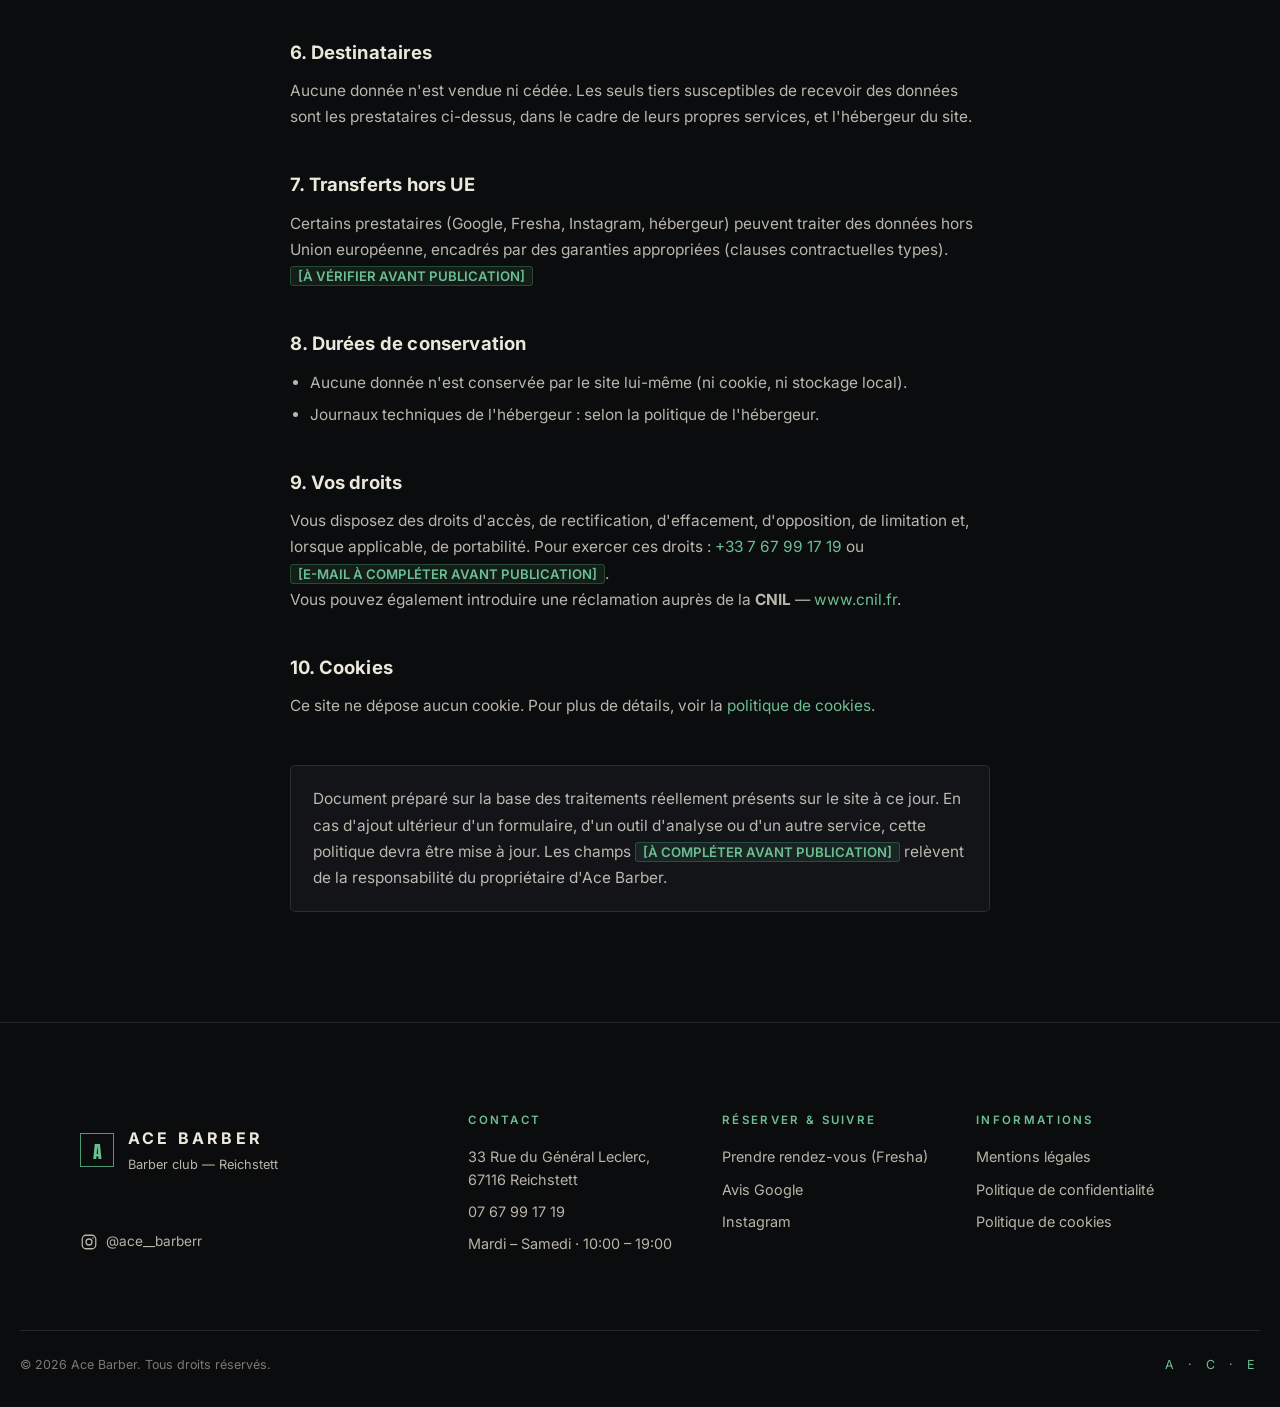
==== commit 85a9127a: "Logo en-tête, carte OpenStreetMap, mentions légales et RGPD sans cookie - En-tête : logo Ace Barber " ====
--- a/confidentialite.html
+++ b/confidentialite.html
@@ -18,8 +18,11 @@
   <header class="nav is-scrolled" data-nav>
     <div class="nav__row">
       <a class="brand" href="index.html" aria-label="Ace Barber — accueil">
-        <span class="brand__mark">A</span>
-        <span class="brand__word">ACE BARBER</span>
+        <img class="brand__logo" data-brand-logo src="assets/img/logo.png" alt="Ace Barber" width="48" height="48" />
+        <span class="brand__fallback">
+          <span class="brand__mark">A</span>
+          <span class="brand__word">ACE BARBER</span>
+        </span>
       </a>
       <div class="nav__end">
         <a class="nav__ig" href="https://www.instagram.com/ace__barberr/" target="_blank" rel="noopener noreferrer" aria-label="Instagram d'Ace Barber (nouvel onglet)">
@@ -34,26 +37,26 @@
     <div class="wrap legal__wrap">
       <a class="legal__back" href="index.html">← Retour à l'accueil</a>
       <h1>Politique de confidentialité</h1>
-      <p class="legal__updated">Dernière mise à jour : <span class="todo">[À COMPLÉTER AVANT PUBLICATION]</span></p>
+      <p class="legal__updated">Dernière mise à jour : 13 août 2026</p>
 
       <p>La présente politique décrit la manière dont le site d'Ace Barber traite les données à caractère personnel, conformément au Règlement général sur la protection des données (RGPD) et à la loi « Informatique et Libertés ».</p>
 
       <h2>1. Responsable du traitement</h2>
-      <p>Ace Barber — 33 Rue du Général Leclerc, 67116 Reichstett, France — <a href="tel:+33767991719">+33 7 67 99 17 19</a>. Coordonnées complètes de l'éditeur : voir les <a href="mentions-legales.html">mentions légales</a>. Identité juridique et e-mail de contact : <span class="todo">[À COMPLÉTER AVANT PUBLICATION]</span>.</p>
+      <p><strong>Ace Barber</strong> (SASU), représentée par son Président <strong>Omer Sunbul</strong> — 33 Rue du Général Leclerc, 67116 Reichstett, France — <a href="tel:+33767991719">+33 7 67 99 17 19</a>. Coordonnées complètes de l'éditeur : voir les <a href="mentions-legales.html">mentions légales</a>. E-mail de contact : <span class="todo">[À COMPLÉTER AVANT PUBLICATION]</span>.</p>
 
       <h2>2. Principe : un site « vitrine » sans collecte directe</h2>
-      <p>Le site est un site vitrine. Il <strong>ne comporte aucun formulaire</strong> et <strong>ne collecte aucune donnée personnelle vous concernant à des fins commerciales</strong>. Il n'utilise ni cookie publicitaire, ni outil d'analyse d'audience (pas de Google Analytics, pas de pixel marketing).</p>
+      <p>Le site est un site vitrine. Il <strong>ne comporte aucun formulaire</strong> et <strong>ne collecte aucune donnée personnelle vous concernant à des fins commerciales</strong>. Il n'utilise ni cookie publicitaire, ni outil d'analyse d'audience (pas de Google Analytics, pas de pixel marketing), ni stockage local (localStorage / sessionStorage).</p>
 
       <h2>3. Données réellement traitées</h2>
       <ul>
-        <li><strong>Préférence de cookies</strong> : un élément de stockage local (localStorage) conserve, sur votre appareil, votre choix concernant la carte Google Maps. Il ne contient aucune donnée identifiante et n'est jamais transmis à un tiers.</li>
+        <li><strong>Aucun cookie ni stockage local</strong> : le site ne dépose rien sur votre appareil et ne conserve aucune préférence côté navigateur. Aucun consentement n'est donc requis pour le naviguer.</li>
         <li><strong>Journaux techniques de l'hébergeur</strong> : comme tout site web, l'hébergeur peut enregistrer des données techniques de connexion (adresse IP, horodatage) à des fins de sécurité et de bon fonctionnement.</li>
       </ul>
 
       <h2>4. Services tiers réellement présents</h2>
       <ul>
         <li><strong>Fresha</strong> (réservation) : accessible via un lien. La prise de rendez-vous et les données que vous y saisissez sont traitées par Fresha selon sa propre politique.</li>
-        <li><strong>Google Maps</strong> (carte, facultative) : la carte n'est chargée <em>que</em> si vous y consentez. Une fois chargée, Google peut déposer des cookies et recevoir votre adresse IP.</li>
+        <li><strong>OpenStreetMap</strong> (carte) : la carte de la section « Le salon » est affichée via un cadre intégré OpenStreetMap. Aucun cookie publicitaire ni de suivi n'est déposé ; la requête est envoyée sans référent (<code>referrerpolicy="no-referrer"</code>).</li>
         <li><strong>Avis Google</strong> : la note et le nombre d'avis sont récupérés côté serveur puis affichés depuis un fichier hébergé sur ce site. Votre navigateur n'appelle pas Google pour cela ; aucun cookie tiers n'est déposé.</li>
         <li><strong>Instagram</strong> : accessible via un lien externe uniquement.</li>
       </ul>
@@ -62,8 +65,7 @@
       <h2>5. Finalités &amp; bases légales</h2>
       <ul>
         <li>Fonctionnement et sécurité du site — intérêt légitime.</li>
-        <li>Mémorisation du choix de cookies — obligation légale / bon fonctionnement du mécanisme de consentement.</li>
-        <li>Chargement de la carte Google Maps — <strong>consentement</strong> (révocable à tout moment).</li>
+        <li>Affichage de la carte et de la note d'avis — intérêt légitime (information du visiteur), sans dépôt de cookie ni traitement de données identifiantes côté navigateur.</li>
       </ul>
 
       <h2>6. Destinataires</h2>
@@ -74,16 +76,16 @@
 
       <h2>8. Durées de conservation</h2>
       <ul>
-        <li>Préférence de cookies : jusqu'à son effacement par vos soins ou expiration (max. 12 mois recommandé).</li>
+        <li>Aucune donnée n'est conservée par le site lui-même (ni cookie, ni stockage local).</li>
         <li>Journaux techniques de l'hébergeur : selon la politique de l'hébergeur.</li>
       </ul>
 
       <h2>9. Vos droits</h2>
-      <p>Vous disposez des droits d'accès, de rectification, d'effacement, d'opposition, de limitation et, lorsque applicable, de portabilité, ainsi que du droit de retirer votre consentement à tout moment (via « Gérer mes cookies » en bas de page). Pour exercer ces droits : <a href="tel:+33767991719">+33 7 67 99 17 19</a> ou <span class="todo">[E-MAIL À COMPLÉTER AVANT PUBLICATION]</span>.</p>
+      <p>Vous disposez des droits d'accès, de rectification, d'effacement, d'opposition, de limitation et, lorsque applicable, de portabilité. Pour exercer ces droits : <a href="tel:+33767991719">+33 7 67 99 17 19</a> ou <span class="todo">[E-MAIL À COMPLÉTER AVANT PUBLICATION]</span>.</p>
       <p>Vous pouvez également introduire une réclamation auprès de la <strong>CNIL</strong> — <a href="https://www.cnil.fr" target="_blank" rel="noopener noreferrer">www.cnil.fr</a>.</p>
 
-      <h2>10. Gestion des cookies</h2>
-      <p>Vous pouvez modifier ou retirer votre consentement à tout moment via le lien <strong>« Gérer mes cookies »</strong> présent dans le pied de page. Voir aussi la <a href="cookies.html">politique de cookies</a>.</p>
+      <h2>10. Cookies</h2>
+      <p>Ce site ne dépose aucun cookie. Pour plus de détails, voir la <a href="cookies.html">politique de cookies</a>.</p>
 
       <p class="legal__note">Document préparé sur la base des traitements réellement présents sur le site à ce jour. En cas d'ajout ultérieur d'un formulaire, d'un outil d'analyse ou d'un autre service, cette politique devra être mise à jour. Les champs <span class="todo">[À COMPLÉTER AVANT PUBLICATION]</span> relèvent de la responsabilité du propriétaire d'Ace Barber.</p>
     </div>
@@ -91,44 +93,6 @@
 
   <footer class="foot" data-legal-footer></footer>
 
-  <div class="cookie" data-cookie-banner hidden role="dialog" aria-modal="false" aria-label="Gestion des cookies">
-    <div class="cookie__inner">
-      <div class="cookie__text">
-        <h3>Cookies &amp; vie privée</h3>
-        <p>Ce site n'utilise aucun cookie publicitaire ni traceur. Seule la carte Google Maps (facultative) dépose des cookies lorsqu'elle est chargée. <a href="cookies.html">En savoir plus</a>.</p>
-      </div>
-      <div class="cookie__actions">
-        <button type="button" class="btn btn--line" data-cookie="reject">Tout refuser</button>
-        <button type="button" class="btn btn--line" data-cookie="customize">Personnaliser</button>
-        <button type="button" class="btn btn--line" data-cookie="accept">Tout accepter</button>
-      </div>
-    </div>
-  </div>
-
-  <div class="cookie-modal" data-cookie-modal hidden role="dialog" aria-modal="true" aria-labelledby="cm-title">
-    <div class="cookie-modal__backdrop" data-cookie-close></div>
-    <div class="cookie-modal__panel">
-      <div class="cookie-modal__head">
-        <h3 id="cm-title">Préférences de cookies</h3>
-        <button type="button" class="cookie-modal__x" data-cookie-close aria-label="Fermer">&times;</button>
-      </div>
-      <div class="cookie-modal__body">
-        <div class="cookie-cat">
-          <div class="cookie-cat__row"><span class="cookie-cat__name">Strictement nécessaires</span><span class="cookie-cat__always">Toujours actifs</span></div>
-          <p>Mémorisation de votre choix de cookies. Indispensables au fonctionnement du site, aucun traceur.</p>
-        </div>
-        <div class="cookie-cat">
-          <label class="cookie-cat__row"><span class="cookie-cat__name">Carte Google Maps</span><input type="checkbox" data-cookie-cat="maps" /><span class="cookie-switch" aria-hidden="true"></span></label>
-          <p>Affiche la carte interactive. Google peut déposer des cookies. Désactivé par défaut.</p>
-        </div>
-      </div>
-      <div class="cookie-modal__foot">
-        <button type="button" class="btn btn--line" data-cookie="reject">Tout refuser</button>
-        <button type="button" class="btn btn--solid" data-cookie="save">Enregistrer mes choix</button>
-      </div>
-    </div>
-  </div>
-
   <script src="assets/js/main.js" defer></script>
 </body>
 </html>
--- a/assets/css/style.css
+++ b/assets/css/style.css
@@ -184,6 +184,11 @@
   font-family: var(--display); font-size: 1.15rem; line-height: 1; padding-top: 2px;
 }
 .brand__word { font-family: var(--ui); font-weight: 700; letter-spacing: .2em; font-size: .82rem; }
+/* Logo image (affiché dès que assets/img/logo.png est présent ; sinon repli sur le monogramme) */
+.brand__logo { width: 46px; height: 46px; object-fit: cover; border-radius: 50%; display: none; }
+.brand__fallback { display: inline-flex; align-items: center; gap: 12px; }
+.brand--has-logo .brand__logo { display: block; }
+.brand--has-logo .brand__fallback { display: none; }
 
 .nav__links { display: flex; gap: 30px; }
 .nav__links a {
@@ -403,9 +408,9 @@
 .rep__stars { color: var(--ace-bright); font-size: clamp(1.4rem, 3vw, 2.4rem); letter-spacing: .18em; }
 .rep__line { font-family: var(--edit); font-style: italic; font-size: clamp(1.2rem, 2.4vw, 2rem); max-width: 20ch; color: var(--ivory); }
 .rep__stats { display: grid; grid-template-columns: repeat(3, 1fr); gap: 20px; margin-top: clamp(40px, 6vw, 80px); border-top: 1px solid var(--line); }
-.rep__stat { padding-top: 26px; display: flex; flex-direction: column; gap: 6px; }
-.rep__stat strong { font-family: var(--display); font-size: clamp(1.8rem, 4vw, 3rem); color: var(--ivory); font-weight: 400; letter-spacing: .01em; }
-.rep__stat span { color: var(--ivory-2); font-size: .82rem; letter-spacing: .12em; text-transform: uppercase; }
+.rep__stat { padding-top: 26px; display: flex; flex-direction: column; gap: 8px; }
+.rep__stat strong { font-family: var(--display); font-size: clamp(3.4rem, 8vw, 6rem); color: var(--ivory); font-weight: 400; letter-spacing: .01em; line-height: .92; }
+.rep__stat span { color: var(--ivory-2); font-size: 1rem; letter-spacing: .1em; text-transform: uppercase; }
 
 /* =====================================================================
    07 · FINAL CTA
@@ -466,66 +471,10 @@
 .rep__note { margin-top: 20px; color: var(--ivory-2); font-size: .82rem; letter-spacing: .02em; }
 
 /* =====================================================================
-   CARTE GOOGLE (opt-in, chargée après consentement)
+   CARTE (OpenStreetMap, affichée directement — aucun cookie)
    ===================================================================== */
 .place__map { margin-top: clamp(24px, 3vw, 36px); border: 1px solid var(--line); border-radius: var(--radius, 4px); overflow: hidden; background: var(--graphite-2); }
-.place__map iframe { display: block; width: 100%; height: 300px; border: 0; filter: grayscale(100%) invert(92%) contrast(90%); }
-.map-off { padding: 28px 24px; display: flex; flex-direction: column; gap: 16px; align-items: flex-start; }
-.map-off p { color: var(--ivory-2); font-size: .9rem; max-width: 46ch; }
-.map-off__actions { display: flex; gap: 14px 18px; flex-wrap: wrap; align-items: center; }
-.map-off__alt { color: var(--ace-bright); font-weight: 600; font-size: .9rem; border-bottom: 1px solid transparent; transition: border-color .3s; }
-.map-off__alt:hover { border-bottom-color: var(--ace); }
-
-/* =====================================================================
-   FOOTER — bouton "Gérer mes cookies" (aspect lien)
-   ===================================================================== */
-.foot__link-btn { display: block; color: var(--ivory-2); font-size: .9rem; margin-bottom: 10px; padding: 0; text-align: left; transition: color .3s; }
-.foot__link-btn:hover { color: var(--ivory); }
-
-/* =====================================================================
-   BANNIÈRE COOKIES
-   ===================================================================== */
-.cookie {
-  position: fixed; left: 0; right: 0; bottom: 0; z-index: 200;
-  background: rgba(11,12,13,.96); backdrop-filter: blur(16px); border-top: 1px solid var(--line);
-  padding: 20px var(--pad) calc(20px + env(safe-area-inset-bottom));
-  animation: cookieIn .5s var(--ease);
-}
-@keyframes cookieIn { from { transform: translateY(100%); } to { transform: none; } }
-.cookie__inner { max-width: var(--wrap); margin-inline: auto; display: flex; align-items: center; justify-content: space-between; gap: 22px 40px; flex-wrap: wrap; }
-.cookie__text { flex: 1 1 380px; }
-.cookie__text h3 { font-family: var(--ui); font-size: 1rem; font-weight: 700; letter-spacing: .02em; margin-bottom: 6px; }
-.cookie__text p { color: var(--ivory-2); font-size: .86rem; max-width: 68ch; }
-.cookie__text a { color: var(--ace-bright); border-bottom: 1px solid transparent; }
-.cookie__text a:hover { border-bottom-color: var(--ace); }
-.cookie__actions { display: flex; gap: 10px; flex-wrap: wrap; }
-.cookie__actions .btn { --py: 12px; --px: 18px; font-size: .82rem; }
-
-/* Modale de préférences */
-.cookie-modal { position: fixed; inset: 0; z-index: 210; display: grid; place-items: center; padding: var(--pad); }
-.cookie-modal__backdrop { position: absolute; inset: 0; background: rgba(5,6,7,.7); backdrop-filter: blur(4px); }
-.cookie-modal__panel {
-  position: relative; z-index: 1; width: 100%; max-width: 560px; max-height: 88svh; overflow: auto;
-  background: var(--graphite); border: 1px solid var(--line-strong); border-radius: 6px;
-  padding: clamp(22px, 4vw, 34px); animation: cookieIn .4s var(--ease);
-}
-.cookie-modal__head { display: flex; align-items: center; justify-content: space-between; gap: 16px; margin-bottom: 20px; }
-.cookie-modal__head h3 { font-family: var(--ui); font-size: 1.15rem; font-weight: 700; letter-spacing: .01em; }
-.cookie-modal__x { font-size: 1.6rem; line-height: 1; color: var(--ivory-2); padding: 4px 8px; }
-.cookie-modal__x:hover { color: var(--ivory); }
-.cookie-cat { padding: 18px 0; border-top: 1px solid var(--line); }
-.cookie-cat:first-of-type { border-top: 0; }
-.cookie-cat__row { display: flex; align-items: center; justify-content: space-between; gap: 16px; cursor: pointer; }
-.cookie-cat__name { font-weight: 600; font-size: .98rem; }
-.cookie-cat__always { color: var(--ace-bright); font-size: .78rem; letter-spacing: .06em; text-transform: uppercase; }
-.cookie-cat p { color: var(--ivory-2); font-size: .84rem; margin-top: 8px; max-width: 60ch; }
-.cookie-cat__row input { position: absolute; opacity: 0; width: 1px; height: 1px; }
-.cookie-switch { position: relative; flex: none; width: 46px; height: 26px; border-radius: 26px; background: var(--graphite-3); border: 1px solid var(--line-strong); transition: background-color .3s var(--ease), border-color .3s; }
-.cookie-switch::after { content: ""; position: absolute; top: 2px; left: 2px; width: 20px; height: 20px; border-radius: 50%; background: var(--ivory-2); transition: transform .3s var(--ease), background-color .3s; }
-.cookie-cat__row input:checked + .cookie-switch { background: var(--ace); border-color: var(--ace); }
-.cookie-cat__row input:checked + .cookie-switch::after { transform: translateX(20px); background: var(--ink); }
-.cookie-cat__row input:focus-visible + .cookie-switch { outline: 2px solid var(--ace-bright); outline-offset: 2px; }
-.cookie-modal__foot { display: flex; gap: 12px; flex-wrap: wrap; justify-content: flex-end; margin-top: 24px; }
+.place__map iframe { display: block; width: 100%; height: 320px; border: 0; filter: grayscale(35%); }
 
 /* =====================================================================
    PAGES LÉGALES
@@ -665,15 +614,8 @@
 }
 
 /* =====================================================================
-   RESPONSIVE — composants de finalisation (Instagram / cookies / carte)
+   RESPONSIVE — composants de finalisation (carte)
    ===================================================================== */
 @media (max-width: 560px) {
-  .cookie { padding: 16px var(--pad) calc(16px + env(safe-area-inset-bottom)); }
-  .cookie__inner { gap: 14px; }
-  .cookie__actions { width: 100%; }
-  .cookie__actions .btn { flex: 1 1 auto; }
-  .cookie-modal__foot { justify-content: stretch; }
-  .cookie-modal__foot .btn { flex: 1; }
   .place__map iframe { height: 240px; }
-  .map-off { padding: 22px 18px; }
-}
+}
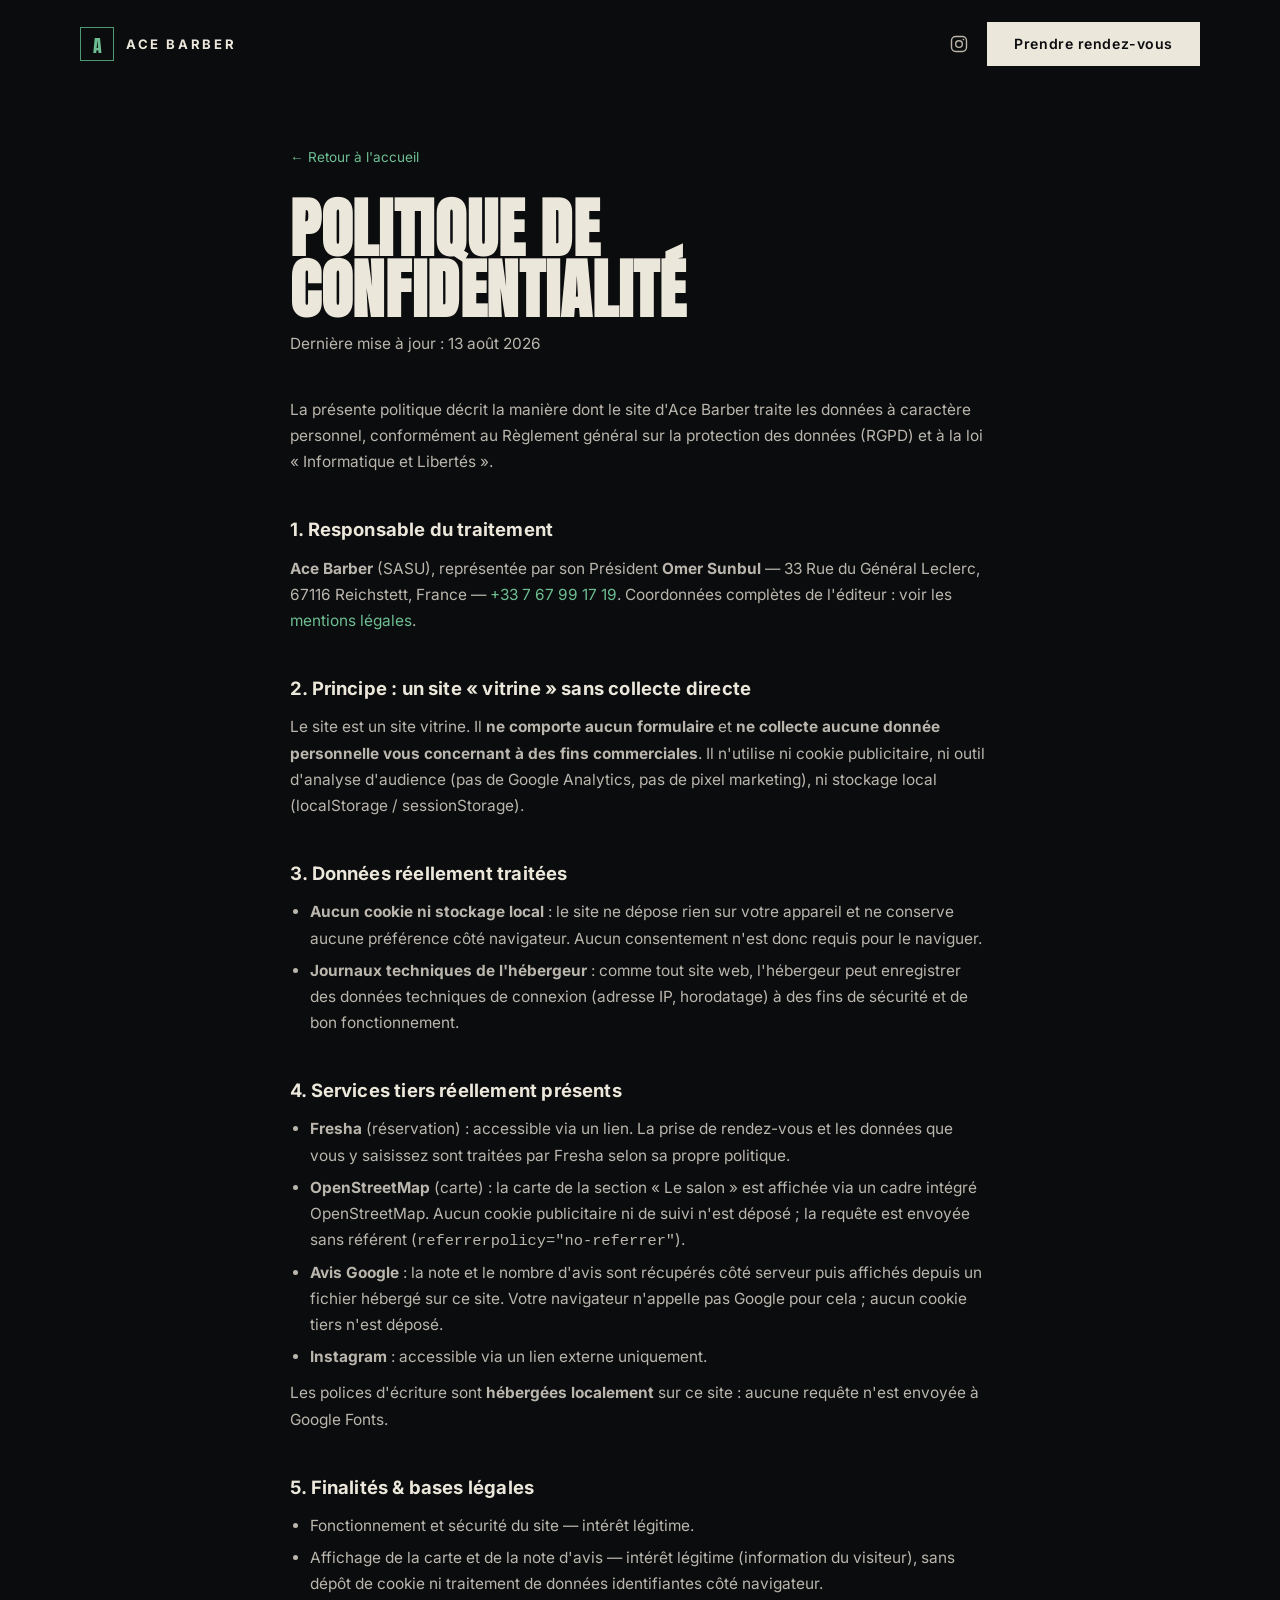
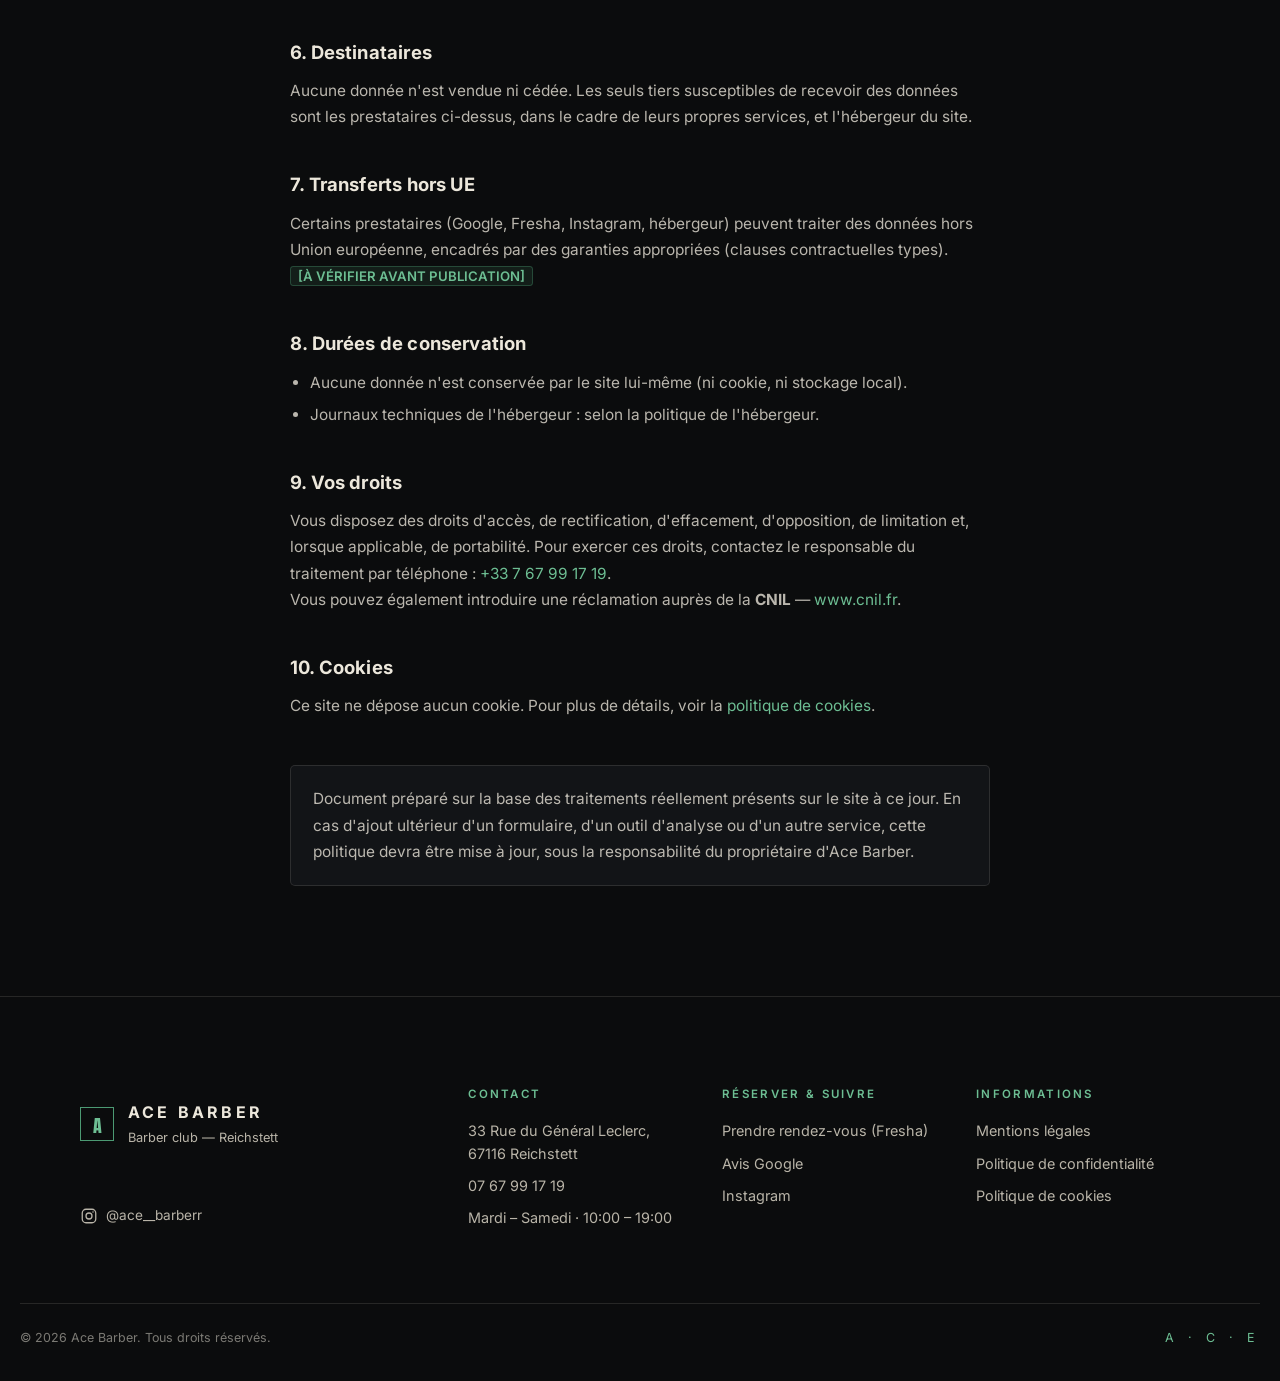
==== commit a3738384: "Renseigne SIRET et TVA, retire les champs e-mail/capital non fournis - SIRET (siège) : 104 492 947 0" ====
--- a/confidentialite.html
+++ b/confidentialite.html
@@ -42,7 +42,7 @@
       <p>La présente politique décrit la manière dont le site d'Ace Barber traite les données à caractère personnel, conformément au Règlement général sur la protection des données (RGPD) et à la loi « Informatique et Libertés ».</p>
 
       <h2>1. Responsable du traitement</h2>
-      <p><strong>Ace Barber</strong> (SASU), représentée par son Président <strong>Omer Sunbul</strong> — 33 Rue du Général Leclerc, 67116 Reichstett, France — <a href="tel:+33767991719">+33 7 67 99 17 19</a>. Coordonnées complètes de l'éditeur : voir les <a href="mentions-legales.html">mentions légales</a>. E-mail de contact : <span class="todo">[À COMPLÉTER AVANT PUBLICATION]</span>.</p>
+      <p><strong>Ace Barber</strong> (SASU), représentée par son Président <strong>Omer Sunbul</strong> — 33 Rue du Général Leclerc, 67116 Reichstett, France — <a href="tel:+33767991719">+33 7 67 99 17 19</a>. Coordonnées complètes de l'éditeur : voir les <a href="mentions-legales.html">mentions légales</a>.</p>
 
       <h2>2. Principe : un site « vitrine » sans collecte directe</h2>
       <p>Le site est un site vitrine. Il <strong>ne comporte aucun formulaire</strong> et <strong>ne collecte aucune donnée personnelle vous concernant à des fins commerciales</strong>. Il n'utilise ni cookie publicitaire, ni outil d'analyse d'audience (pas de Google Analytics, pas de pixel marketing), ni stockage local (localStorage / sessionStorage).</p>
@@ -81,13 +81,13 @@
       </ul>
 
       <h2>9. Vos droits</h2>
-      <p>Vous disposez des droits d'accès, de rectification, d'effacement, d'opposition, de limitation et, lorsque applicable, de portabilité. Pour exercer ces droits : <a href="tel:+33767991719">+33 7 67 99 17 19</a> ou <span class="todo">[E-MAIL À COMPLÉTER AVANT PUBLICATION]</span>.</p>
+      <p>Vous disposez des droits d'accès, de rectification, d'effacement, d'opposition, de limitation et, lorsque applicable, de portabilité. Pour exercer ces droits, contactez le responsable du traitement par téléphone : <a href="tel:+33767991719">+33 7 67 99 17 19</a>.</p>
       <p>Vous pouvez également introduire une réclamation auprès de la <strong>CNIL</strong> — <a href="https://www.cnil.fr" target="_blank" rel="noopener noreferrer">www.cnil.fr</a>.</p>
 
       <h2>10. Cookies</h2>
       <p>Ce site ne dépose aucun cookie. Pour plus de détails, voir la <a href="cookies.html">politique de cookies</a>.</p>
 
-      <p class="legal__note">Document préparé sur la base des traitements réellement présents sur le site à ce jour. En cas d'ajout ultérieur d'un formulaire, d'un outil d'analyse ou d'un autre service, cette politique devra être mise à jour. Les champs <span class="todo">[À COMPLÉTER AVANT PUBLICATION]</span> relèvent de la responsabilité du propriétaire d'Ace Barber.</p>
+      <p class="legal__note">Document préparé sur la base des traitements réellement présents sur le site à ce jour. En cas d'ajout ultérieur d'un formulaire, d'un outil d'analyse ou d'un autre service, cette politique devra être mise à jour, sous la responsabilité du propriétaire d'Ace Barber.</p>
     </div>
   </main>
 
--- a/assets/css/style.css
+++ b/assets/css/style.css
@@ -410,7 +410,8 @@
 .rep__stats { display: grid; grid-template-columns: repeat(3, 1fr); gap: 20px; margin-top: clamp(40px, 6vw, 80px); border-top: 1px solid var(--line); }
 .rep__stat { padding-top: 26px; display: flex; flex-direction: column; gap: 8px; }
 .rep__stat strong { font-family: var(--display); font-size: clamp(3.4rem, 8vw, 6rem); color: var(--ivory); font-weight: 400; letter-spacing: .01em; line-height: .92; }
-.rep__stat span { color: var(--ivory-2); font-size: 1rem; letter-spacing: .1em; text-transform: uppercase; }
+.rep__stat > span { color: var(--ivory-2); font-size: 1rem; letter-spacing: .1em; text-transform: uppercase; }
+.rep__stat strong span { font: inherit; color: inherit; letter-spacing: inherit; }
 
 /* =====================================================================
    07 · FINAL CTA
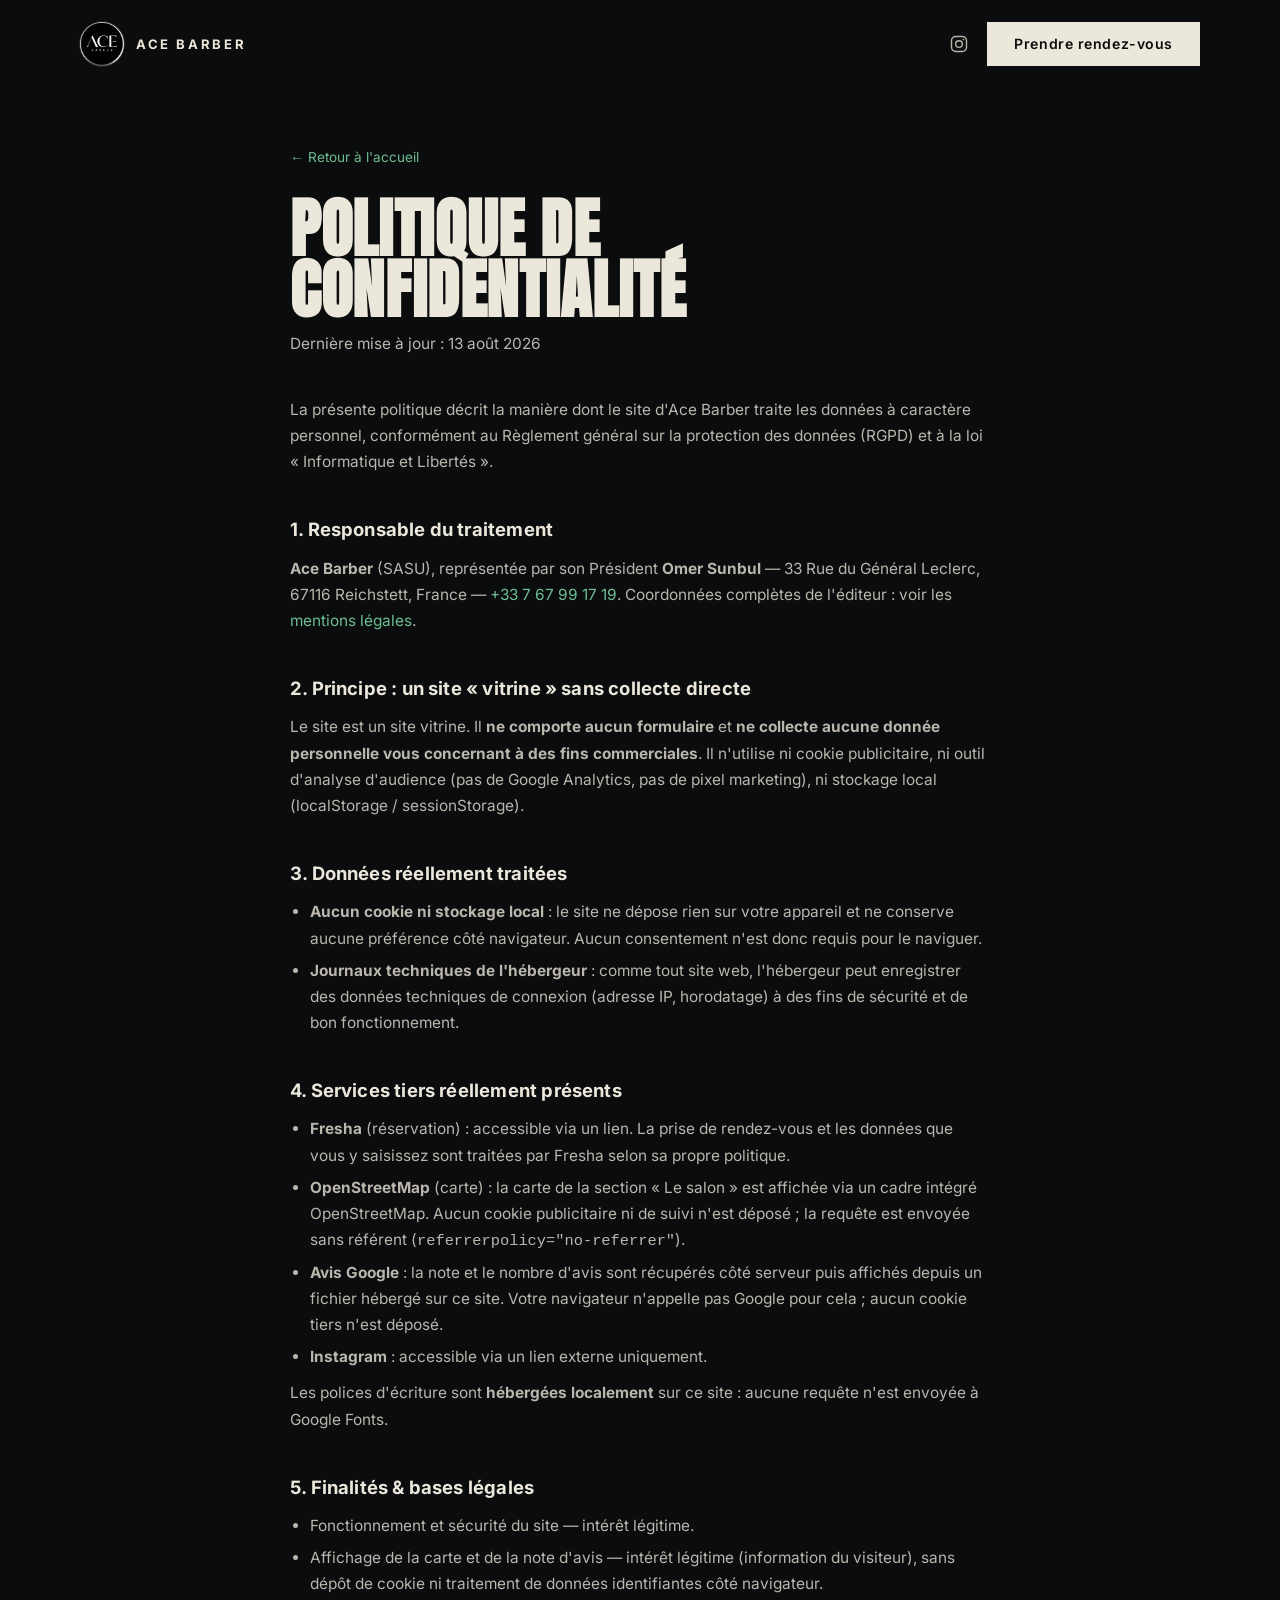
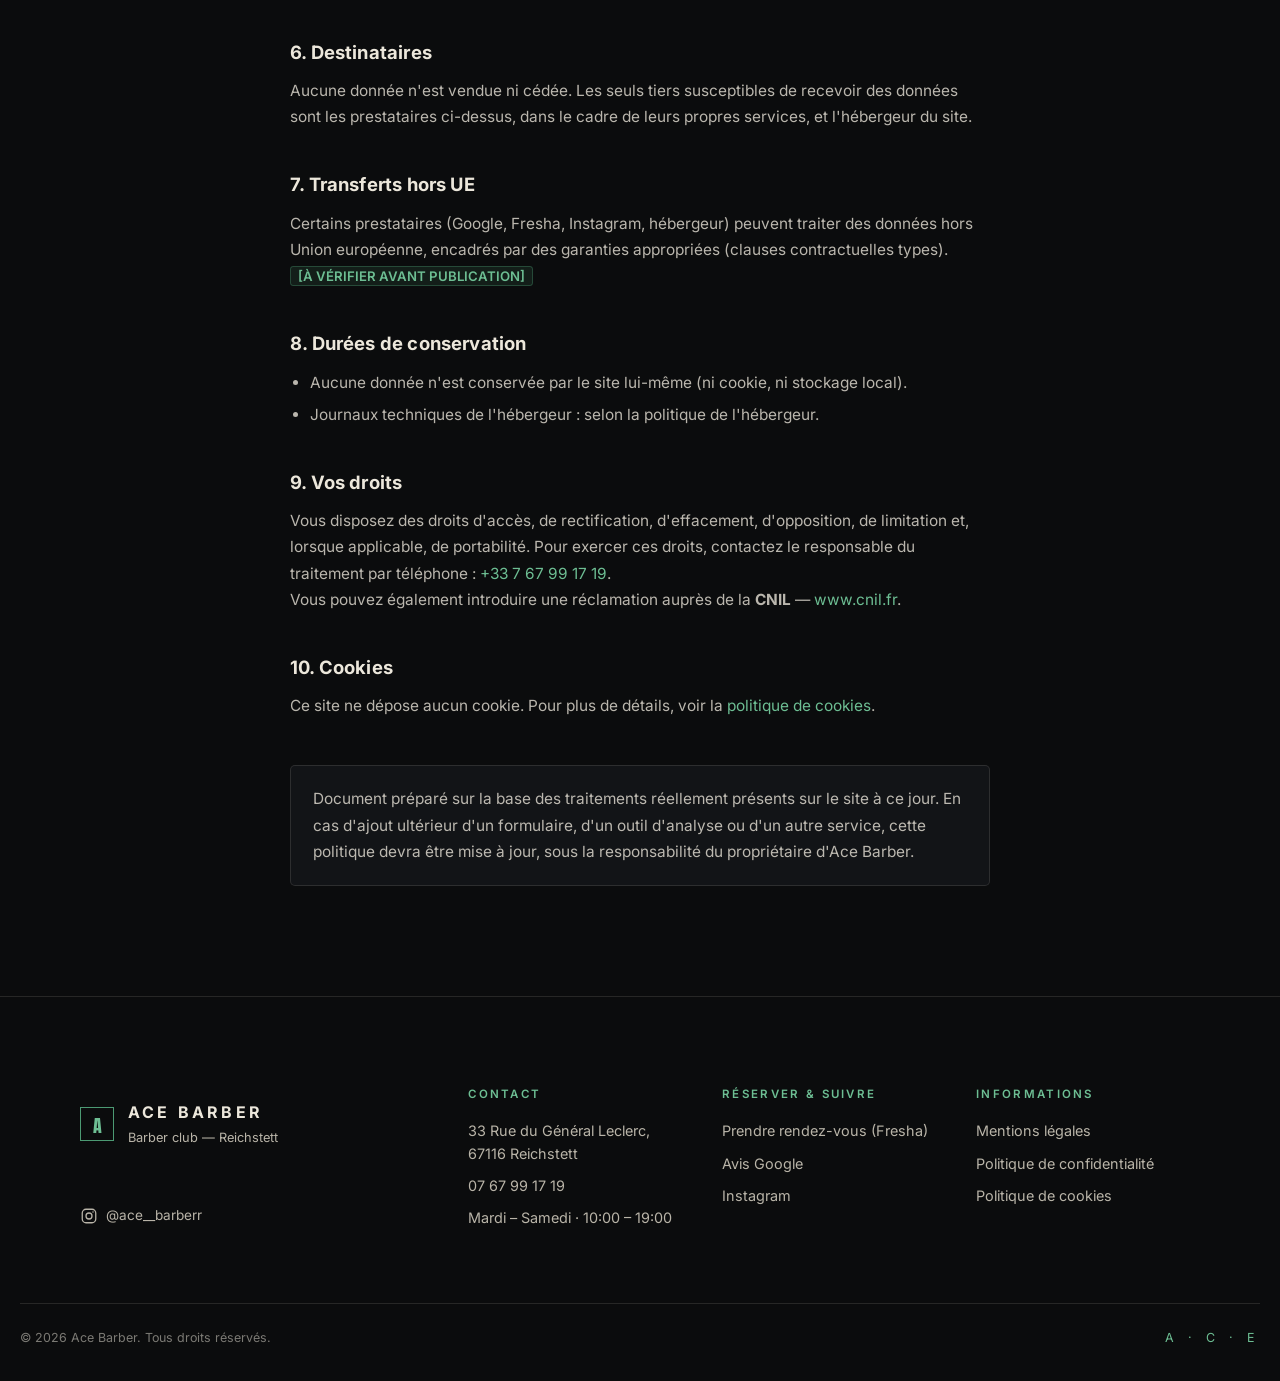
==== commit 31c2ba87: "Intègre le logo Ace Barber dans l'en-tête (emblème cerclé + mot-clé) - Ajout du fichier logo : asset" ====
--- a/confidentialite.html
+++ b/confidentialite.html
@@ -18,7 +18,7 @@
   <header class="nav is-scrolled" data-nav>
     <div class="nav__row">
       <a class="brand" href="index.html" aria-label="Ace Barber — accueil">
-        <img class="brand__logo" data-brand-logo src="assets/img/logo.png" alt="Ace Barber" width="48" height="48" />
+        <img class="brand__logo" data-brand-logo src="assets/img/logo.jpg" alt="Ace Barber" width="48" height="48" />
         <span class="brand__fallback">
           <span class="brand__mark">A</span>
           <span class="brand__word">ACE BARBER</span>
--- a/assets/css/style.css
+++ b/assets/css/style.css
@@ -184,11 +184,14 @@
   font-family: var(--display); font-size: 1.15rem; line-height: 1; padding-top: 2px;
 }
 .brand__word { font-family: var(--ui); font-weight: 700; letter-spacing: .2em; font-size: .82rem; }
-/* Logo image (affiché dès que assets/img/logo.png est présent ; sinon repli sur le monogramme) */
-.brand__logo { width: 46px; height: 46px; object-fit: cover; border-radius: 50%; display: none; }
+/* Logo image (affiché dès que assets/img/logo.jpg est présent ; sinon repli sur le monogramme).
+   Le logo est un disque sombre : on l'entoure d'un léger anneau ivoire pour le détacher du
+   header sombre, et on conserve le mot-clé « ACE BARBER » à côté pour la lisibilité. */
+.brand__logo { width: 44px; height: 44px; flex: none; object-fit: cover; border-radius: 50%; display: none;
+  box-shadow: inset 0 0 0 1px rgba(240, 237, 230, .35), 0 0 0 1px rgba(240, 237, 230, .12); }
 .brand__fallback { display: inline-flex; align-items: center; gap: 12px; }
 .brand--has-logo .brand__logo { display: block; }
-.brand--has-logo .brand__fallback { display: none; }
+.brand--has-logo .brand__mark { display: none; }
 
 .nav__links { display: flex; gap: 30px; }
 .nav__links a {
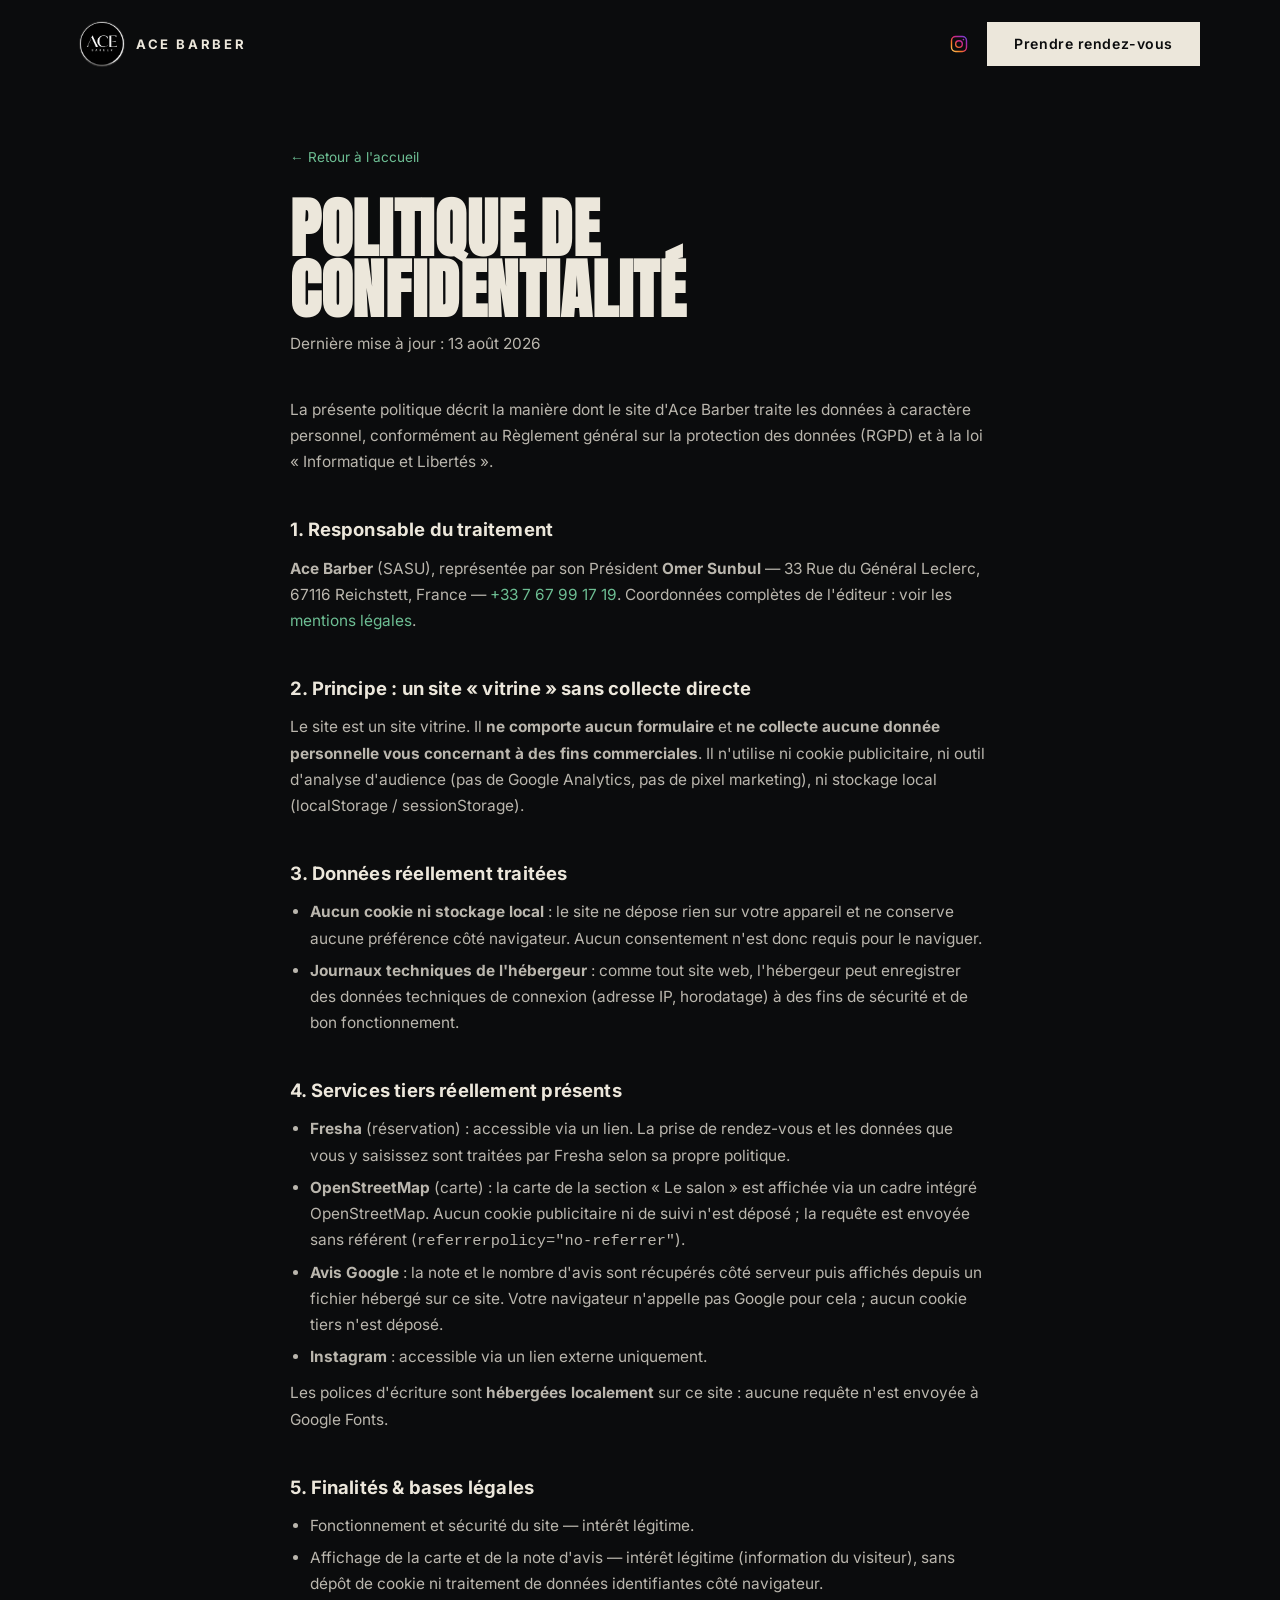
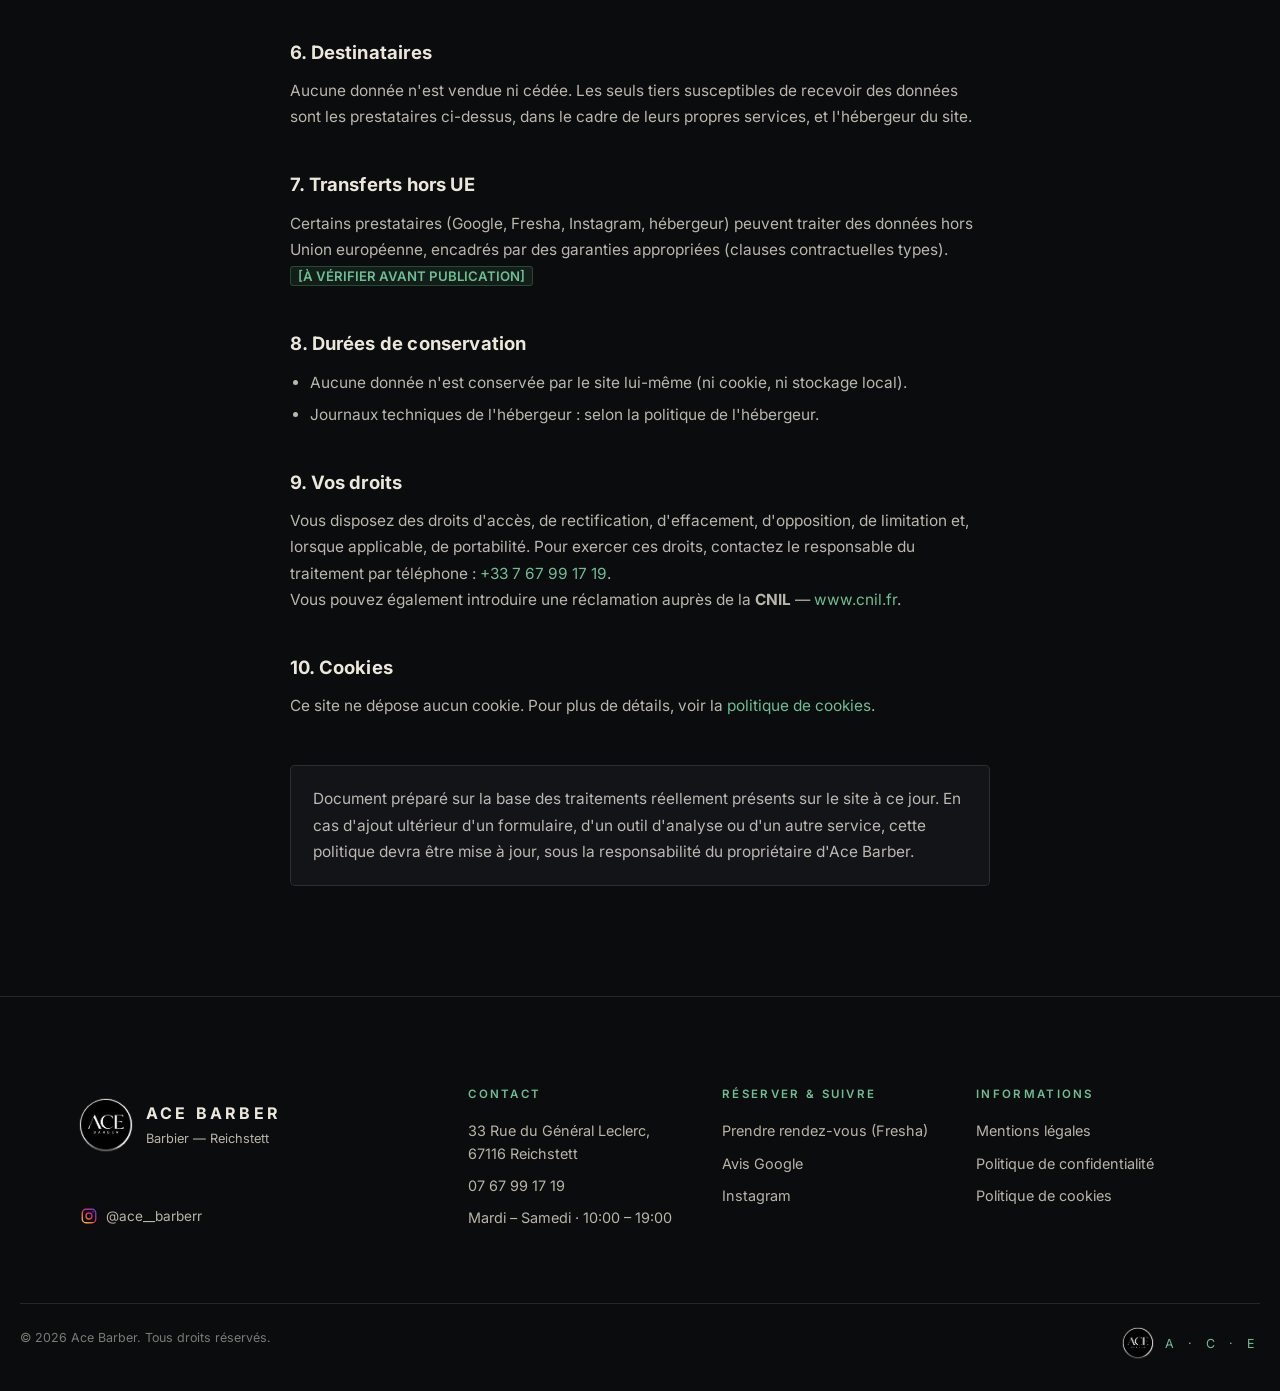
==== commit 79b7e908: "Logo dans la signature de bas de page, icône Instagram en couleur, avis Google à 32 - Logo Ace Barbe" ====
--- a/confidentialite.html
+++ b/confidentialite.html
@@ -26,7 +26,7 @@
       </a>
       <div class="nav__end">
         <a class="nav__ig" href="https://www.instagram.com/ace__barberr/" target="_blank" rel="noopener noreferrer" aria-label="Instagram d'Ace Barber (nouvel onglet)">
-          <svg viewBox="0 0 24 24" width="20" height="20" fill="none" stroke="currentColor" stroke-width="1.7" aria-hidden="true"><rect x="3" y="3" width="18" height="18" rx="5"/><circle cx="12" cy="12" r="4"/><circle cx="17.3" cy="6.7" r="1" fill="currentColor" stroke="none"/></svg>
+          <svg viewBox="0 0 24 24" width="20" height="20" fill="none" stroke="url(#ig-grad-hd)" stroke-width="1.7" aria-hidden="true"><defs><linearGradient id="ig-grad-hd" x1="2" y1="22" x2="22" y2="2" gradientUnits="userSpaceOnUse"><stop offset="0" stop-color="#feda75"/><stop offset=".3" stop-color="#fa7e1e"/><stop offset=".55" stop-color="#d62976"/><stop offset=".8" stop-color="#962fbf"/><stop offset="1" stop-color="#4f5bd5"/></linearGradient></defs><rect x="3" y="3" width="18" height="18" rx="5"/><circle cx="12" cy="12" r="4"/><circle cx="17.3" cy="6.7" r="1" fill="url(#ig-grad-hd)" stroke="none"/></svg>
         </a>
         <a class="btn btn--solid" data-booking-link href="#" target="_blank" rel="noopener">Prendre rendez-vous</a>
       </div>
--- a/assets/css/style.css
+++ b/assets/css/style.css
@@ -435,6 +435,11 @@
 .foot__grid { display: grid; grid-template-columns: 1.6fr 1fr 1fr 1fr; gap: 36px 30px; padding-bottom: clamp(40px, 5vw, 70px); border-bottom: 1px solid var(--line); }
 .foot__brand { display: flex; align-items: center; gap: 14px; flex-wrap: wrap; }
 .foot__brand .foot__ig { flex-basis: 100%; }
+/* Logo en pied de page (même traitement qu'en en-tête : anneau ivoire sur fond sombre) */
+.foot__logo { width: 52px; height: 52px; flex: none; object-fit: cover; border-radius: 50%; display: none;
+  box-shadow: inset 0 0 0 1px rgba(240, 237, 230, .35), 0 0 0 1px rgba(240, 237, 230, .12); }
+.foot__brand.has-logo .foot__logo { display: block; }
+.foot__brand.has-logo .foot__mark { display: none; }
 .foot__link-btn { background: none; border: 0; cursor: pointer; }
 .foot__name { font-weight: 700; letter-spacing: .2em; }
 .foot__tag { color: var(--ivory-2); font-size: .8rem; margin-top: 4px; }
@@ -442,6 +447,10 @@
 .foot__col a, .foot__col span { display: block; color: var(--ivory-2); font-size: .9rem; margin-bottom: 10px; transition: color .3s; }
 .foot__col a:hover { color: var(--ivory); }
 .foot__bottom { display: flex; justify-content: space-between; flex-wrap: wrap; gap: 12px; padding: 24px 0 34px; color: rgba(236,231,219,.5); font-size: .78rem; }
+.foot__sign { display: inline-flex; align-items: center; gap: 12px; }
+.foot__sign-logo { width: 30px; height: 30px; flex: none; object-fit: cover; border-radius: 50%; display: none;
+  box-shadow: inset 0 0 0 1px rgba(240, 237, 230, .35), 0 0 0 1px rgba(240, 237, 230, .12); }
+.foot__sign.has-logo .foot__sign-logo { display: block; }
 .foot__ace { letter-spacing: .4em; color: var(--ace-bright); }
 
 /* =====================================================================
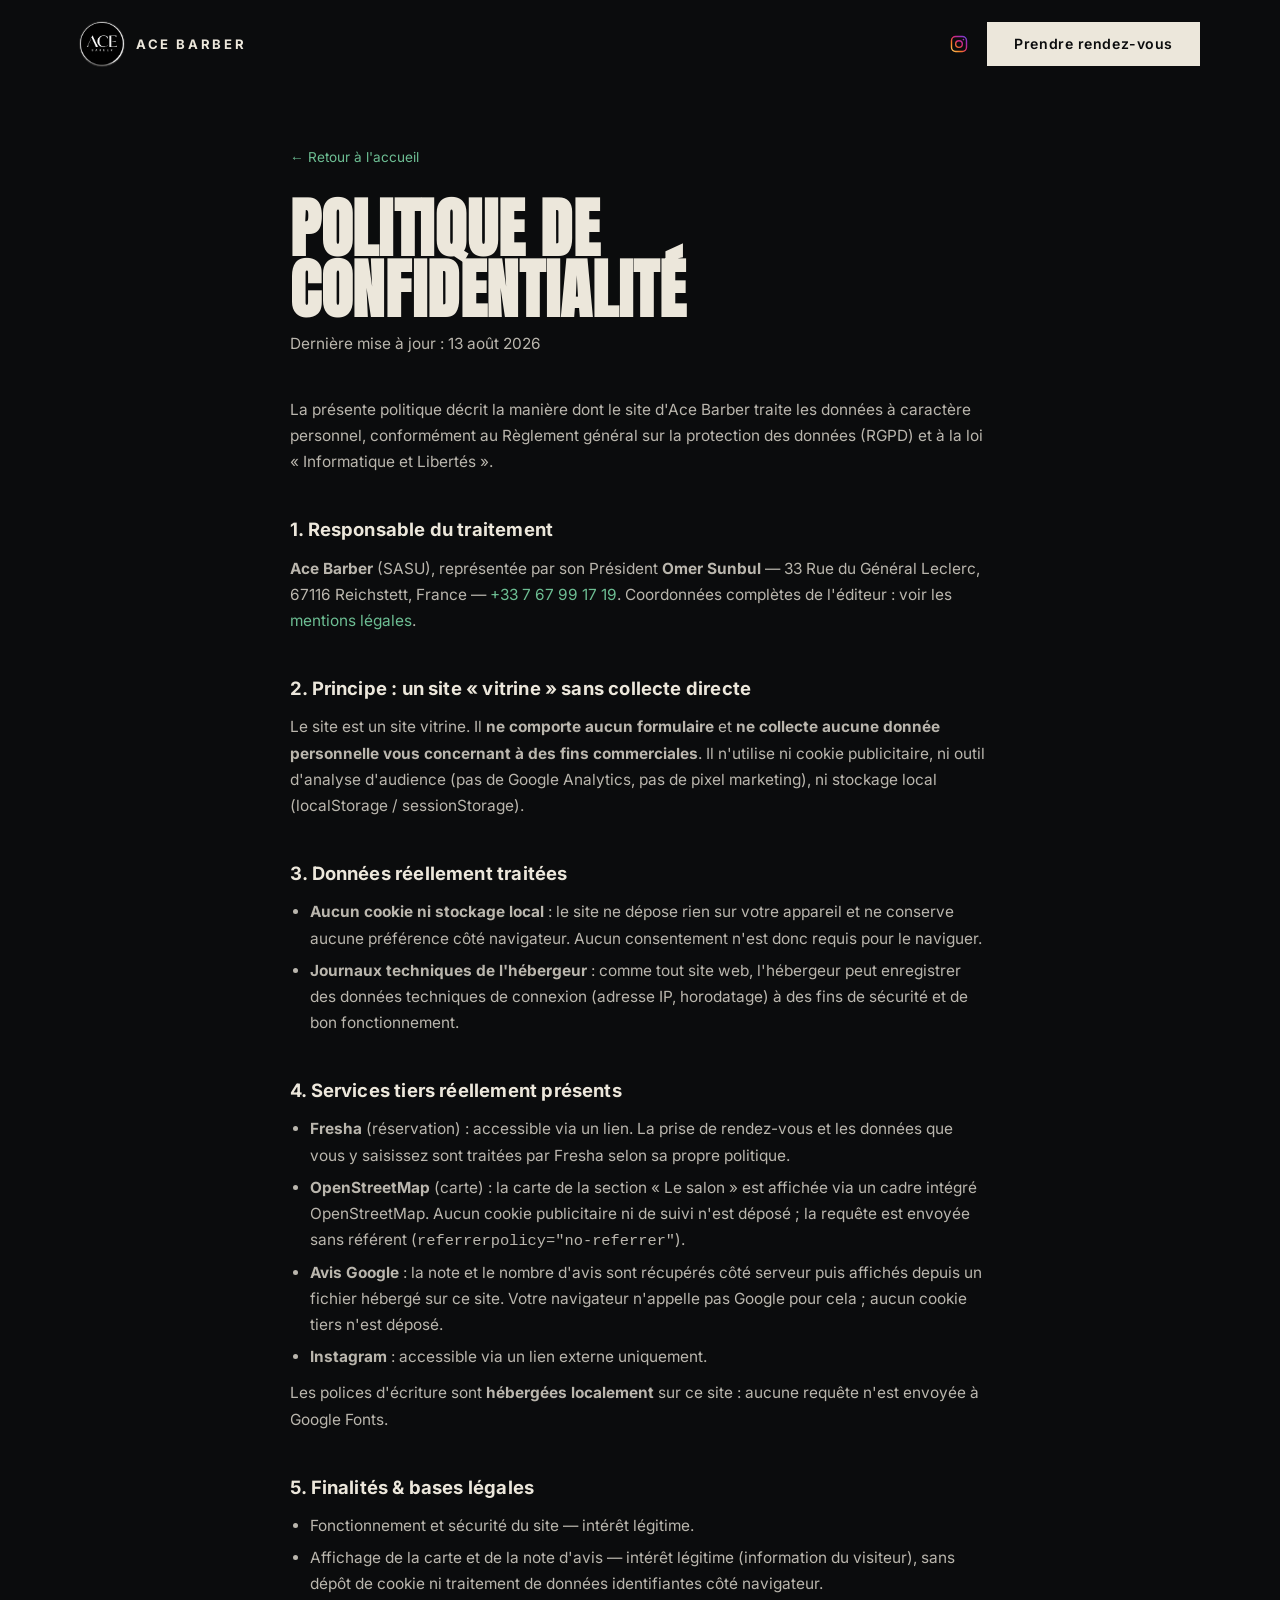
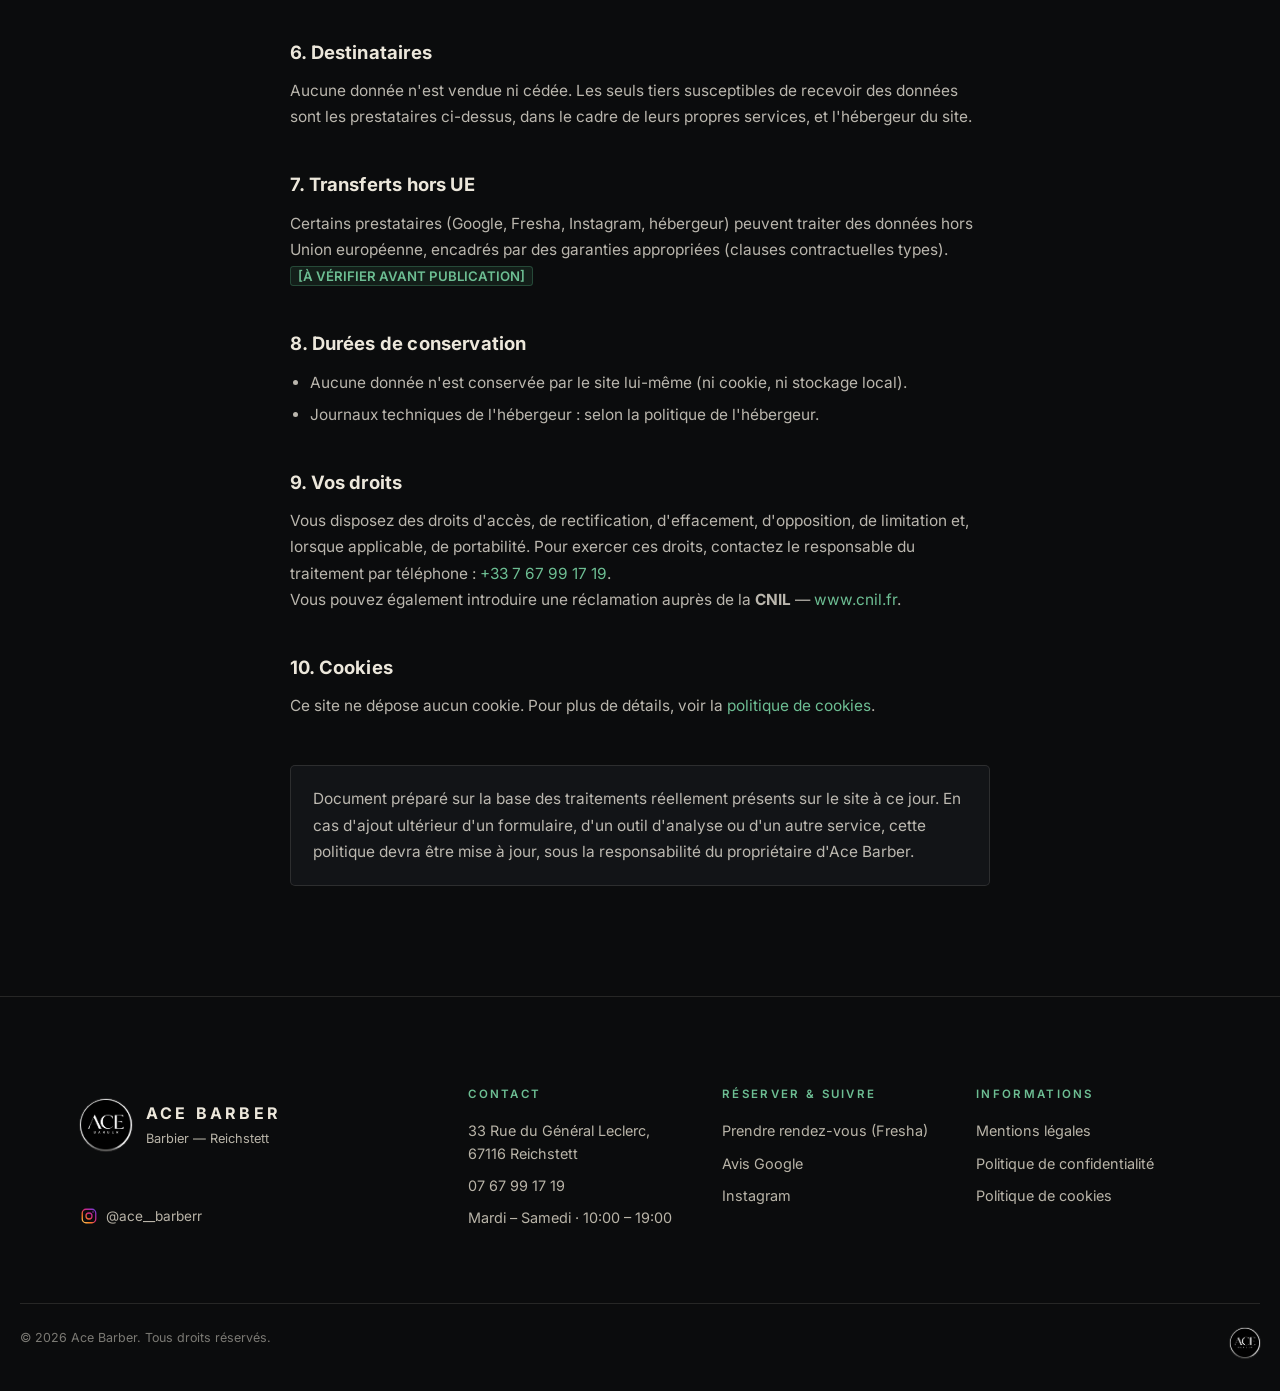
==== commit 33b20438: "Remplace le favicon (onglet) par le logo Ace Barber Remplace l'ancienne icône SVG « A » par le logo " ====
--- a/confidentialite.html
+++ b/confidentialite.html
@@ -7,7 +7,8 @@
   <meta name="description" content="Politique de confidentialité du site Ace Barber : données, finalités, droits RGPD." />
   <meta name="robots" content="noindex" />
   <meta name="theme-color" content="#0B0C0D" />
-  <link rel="icon" href="data:image/svg+xml,%3Csvg xmlns='http://www.w3.org/2000/svg' viewBox='0 0 100 100'%3E%3Crect width='100' height='100' rx='20' fill='%230B0C0D'/%3E%3Ctext x='50' y='72' font-family='Arial Black,Impact,sans-serif' font-size='66' font-weight='900' fill='%234C9A73' text-anchor='middle'%3EA%3C/text%3E%3C/svg%3E" />
+  <link rel="icon" type="image/jpeg" href="assets/img/logo.jpg" />
+  <link rel="apple-touch-icon" href="assets/img/logo.jpg" />
   <link rel="preload" as="font" type="font/woff2" href="assets/fonts/anton-latin.woff2" crossorigin />
   <link rel="preload" as="font" type="font/woff2" href="assets/fonts/inter-400-latin.woff2" crossorigin />
   <link rel="stylesheet" href="assets/css/style.css" />
--- a/assets/css/style.css
+++ b/assets/css/style.css
@@ -451,7 +451,6 @@
 .foot__sign-logo { width: 30px; height: 30px; flex: none; object-fit: cover; border-radius: 50%; display: none;
   box-shadow: inset 0 0 0 1px rgba(240, 237, 230, .35), 0 0 0 1px rgba(240, 237, 230, .12); }
 .foot__sign.has-logo .foot__sign-logo { display: block; }
-.foot__ace { letter-spacing: .4em; color: var(--ace-bright); }
 
 /* =====================================================================
    DOCK MOBILE
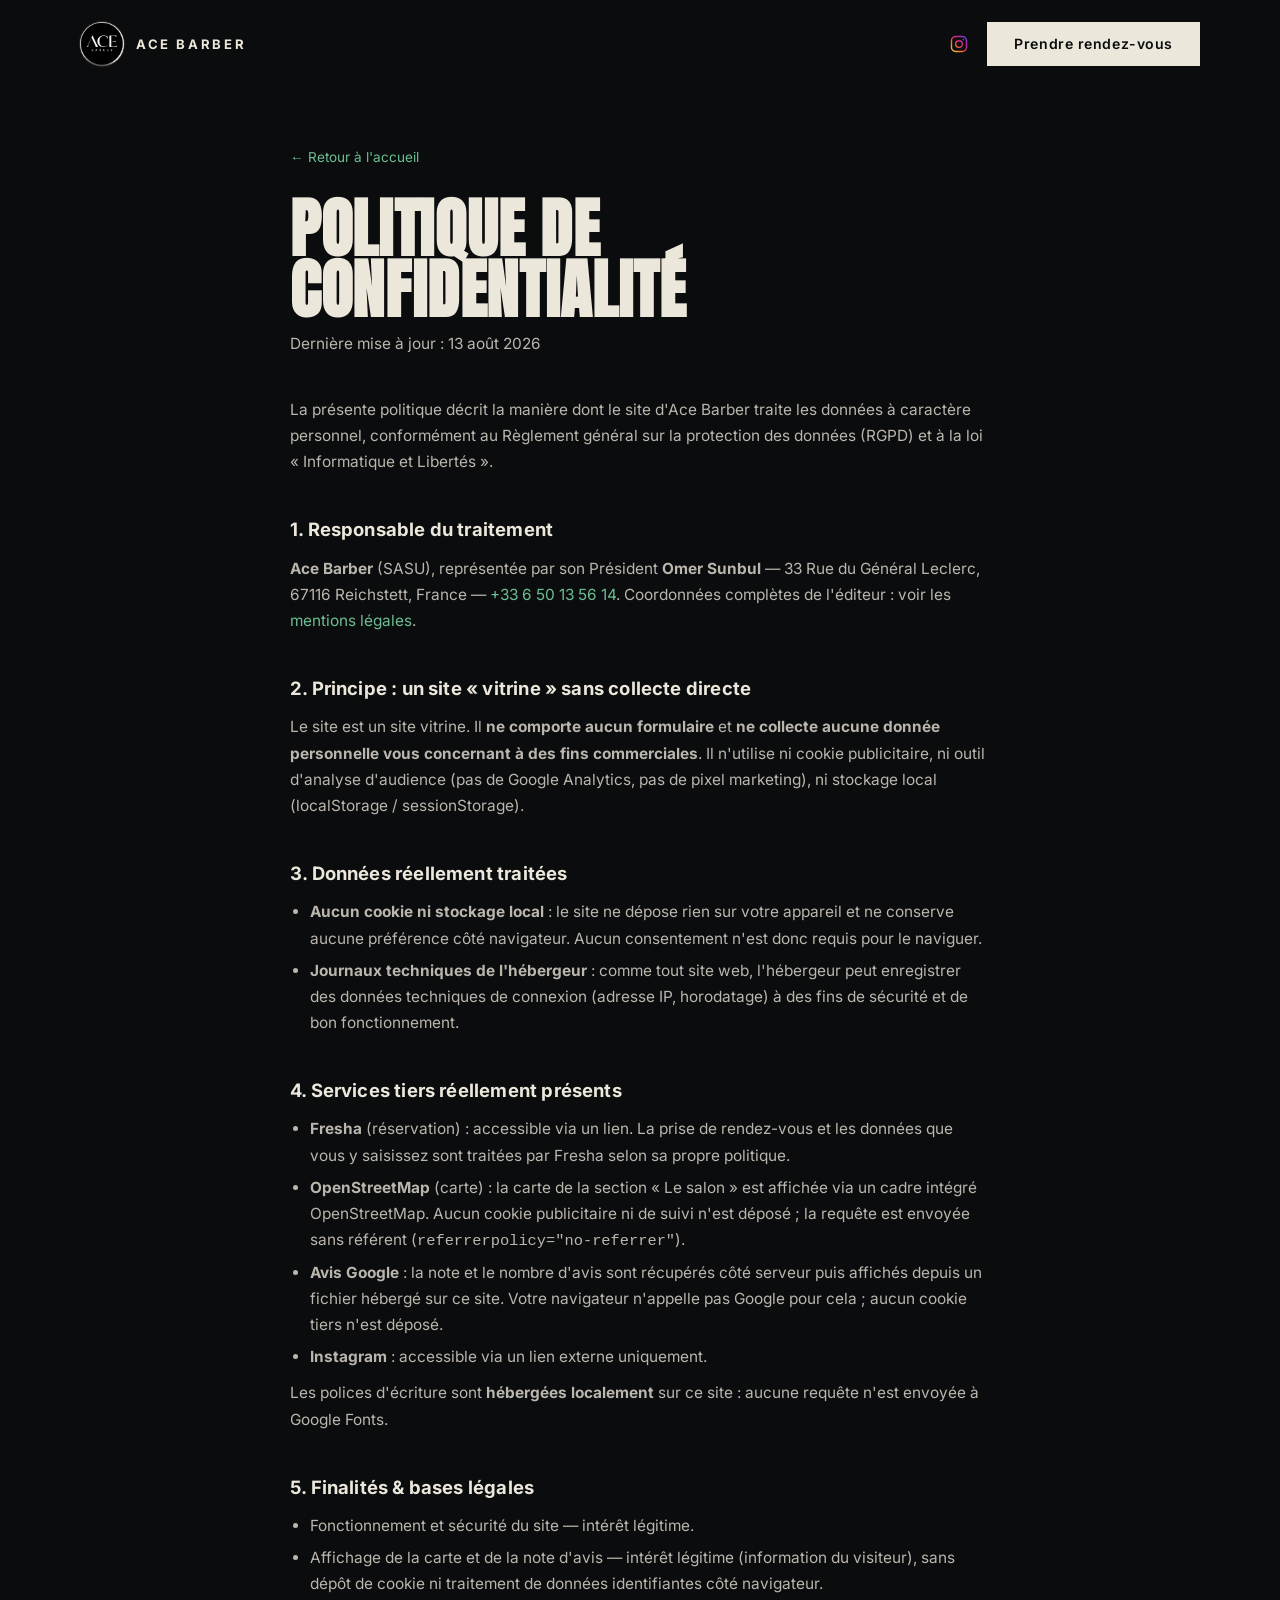
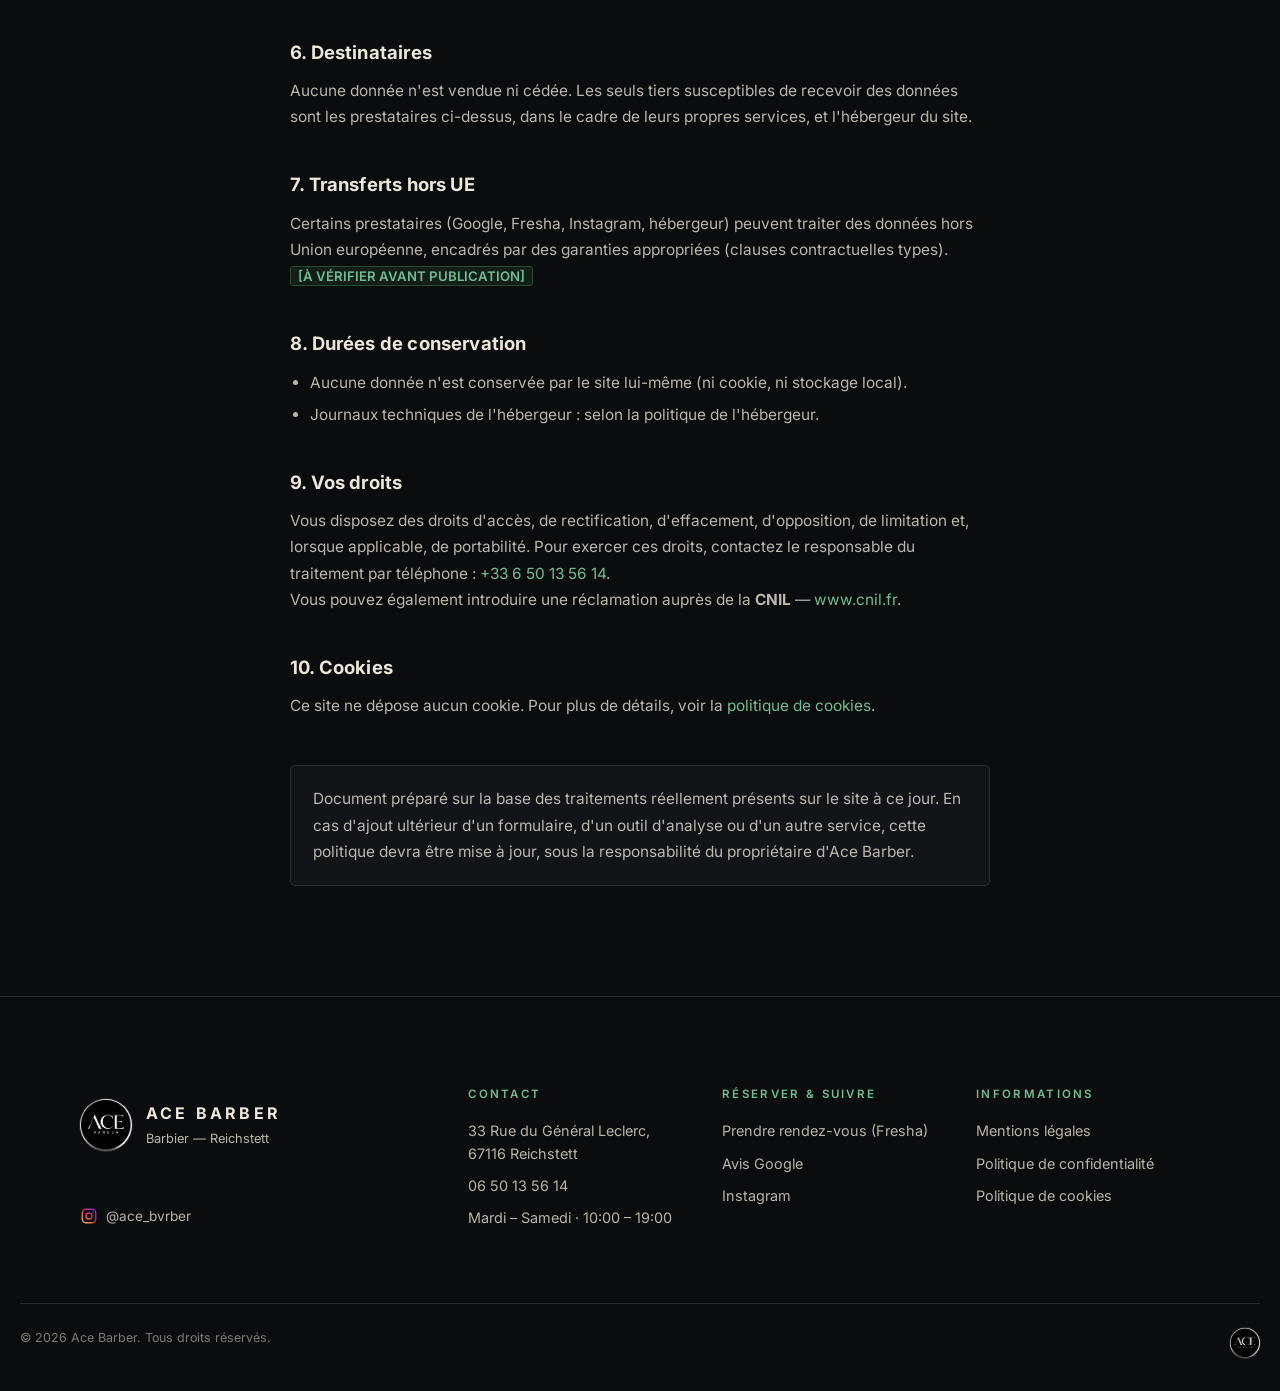
==== commit 5acec946: "Corrige le téléphone (06 50 13 56 14) et le lien Instagram (@ace_bvrber) Co-Authored-By: Claude Opus" ====
--- a/confidentialite.html
+++ b/confidentialite.html
@@ -26,7 +26,7 @@
         </span>
       </a>
       <div class="nav__end">
-        <a class="nav__ig" href="https://www.instagram.com/ace__barberr/" target="_blank" rel="noopener noreferrer" aria-label="Instagram d'Ace Barber (nouvel onglet)">
+        <a class="nav__ig" href="https://www.instagram.com/ace_bvrber/" target="_blank" rel="noopener noreferrer" aria-label="Instagram d'Ace Barber (nouvel onglet)">
           <svg viewBox="0 0 24 24" width="20" height="20" fill="none" stroke="url(#ig-grad-hd)" stroke-width="1.7" aria-hidden="true"><defs><linearGradient id="ig-grad-hd" x1="2" y1="22" x2="22" y2="2" gradientUnits="userSpaceOnUse"><stop offset="0" stop-color="#feda75"/><stop offset=".3" stop-color="#fa7e1e"/><stop offset=".55" stop-color="#d62976"/><stop offset=".8" stop-color="#962fbf"/><stop offset="1" stop-color="#4f5bd5"/></linearGradient></defs><rect x="3" y="3" width="18" height="18" rx="5"/><circle cx="12" cy="12" r="4"/><circle cx="17.3" cy="6.7" r="1" fill="url(#ig-grad-hd)" stroke="none"/></svg>
         </a>
         <a class="btn btn--solid" data-booking-link href="#" target="_blank" rel="noopener">Prendre rendez-vous</a>
@@ -43,7 +43,7 @@
       <p>La présente politique décrit la manière dont le site d'Ace Barber traite les données à caractère personnel, conformément au Règlement général sur la protection des données (RGPD) et à la loi « Informatique et Libertés ».</p>
 
       <h2>1. Responsable du traitement</h2>
-      <p><strong>Ace Barber</strong> (SASU), représentée par son Président <strong>Omer Sunbul</strong> — 33 Rue du Général Leclerc, 67116 Reichstett, France — <a href="tel:+33767991719">+33 7 67 99 17 19</a>. Coordonnées complètes de l'éditeur : voir les <a href="mentions-legales.html">mentions légales</a>.</p>
+      <p><strong>Ace Barber</strong> (SASU), représentée par son Président <strong>Omer Sunbul</strong> — 33 Rue du Général Leclerc, 67116 Reichstett, France — <a href="tel:+33650135614">+33 6 50 13 56 14</a>. Coordonnées complètes de l'éditeur : voir les <a href="mentions-legales.html">mentions légales</a>.</p>
 
       <h2>2. Principe : un site « vitrine » sans collecte directe</h2>
       <p>Le site est un site vitrine. Il <strong>ne comporte aucun formulaire</strong> et <strong>ne collecte aucune donnée personnelle vous concernant à des fins commerciales</strong>. Il n'utilise ni cookie publicitaire, ni outil d'analyse d'audience (pas de Google Analytics, pas de pixel marketing), ni stockage local (localStorage / sessionStorage).</p>
@@ -82,7 +82,7 @@
       </ul>
 
       <h2>9. Vos droits</h2>
-      <p>Vous disposez des droits d'accès, de rectification, d'effacement, d'opposition, de limitation et, lorsque applicable, de portabilité. Pour exercer ces droits, contactez le responsable du traitement par téléphone : <a href="tel:+33767991719">+33 7 67 99 17 19</a>.</p>
+      <p>Vous disposez des droits d'accès, de rectification, d'effacement, d'opposition, de limitation et, lorsque applicable, de portabilité. Pour exercer ces droits, contactez le responsable du traitement par téléphone : <a href="tel:+33650135614">+33 6 50 13 56 14</a>.</p>
       <p>Vous pouvez également introduire une réclamation auprès de la <strong>CNIL</strong> — <a href="https://www.cnil.fr" target="_blank" rel="noopener noreferrer">www.cnil.fr</a>.</p>
 
       <h2>10. Cookies</h2>
